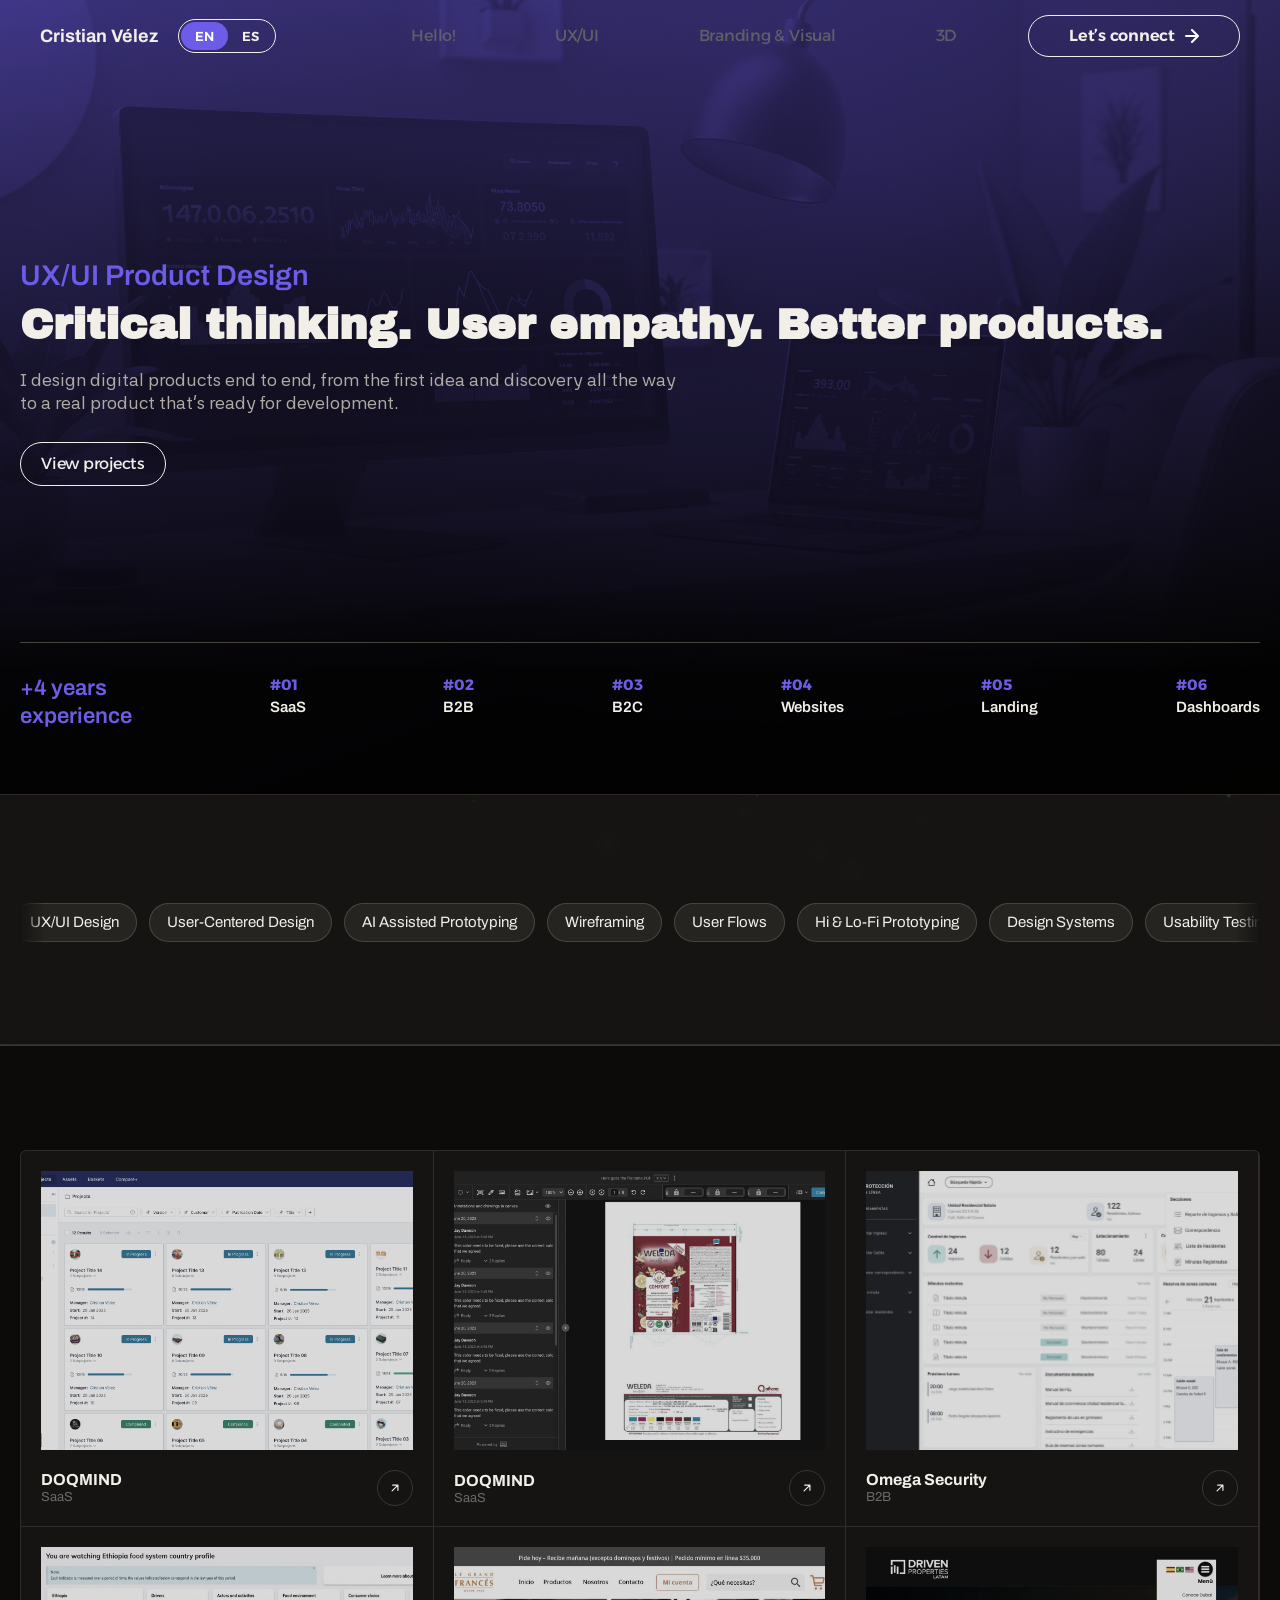
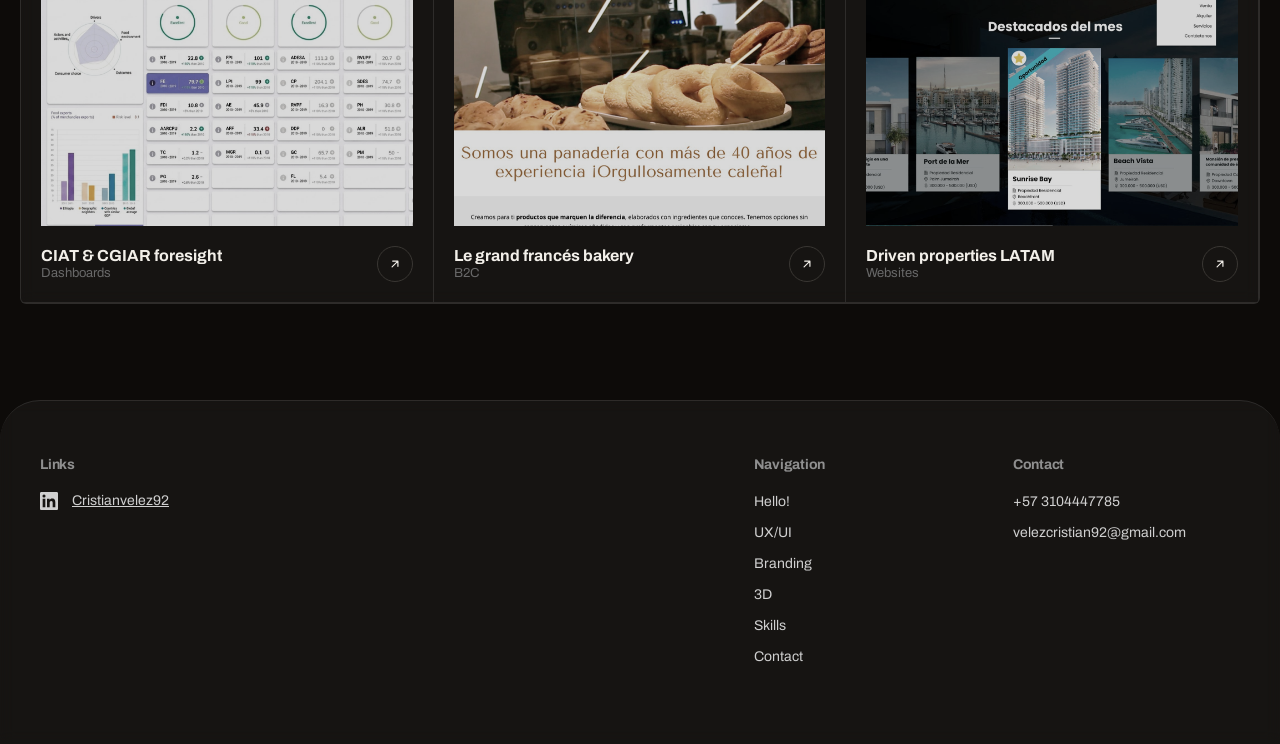
==== ux-ui.html @ 63256c47 "Publish portfolio: UX/UI, Branding & Visual Design, and 3D sections Co-Authored-By: Claude Sonnet 5 " ====
<!DOCTYPE html>
<html lang="en" data-idioma="en">
<head>
  <meta charset="UTF-8">
  <meta name="viewport" content="width=device-width, initial-scale=1.0">

  <title>UX/UI — Cristian Vélez</title>
  <meta name="description" content="Proyectos de UX/UI y diseño de producto de Cristian Vélez.">

  <!-- Google Analytics: mide visitas y métricas del sitio -->
  <script async src="https://www.googletagmanager.com/gtag/js?id=G-VSRY9CKKLL"></script>
  <script>
    window.dataLayer = window.dataLayer || [];
    function gtag(){dataLayer.push(arguments);}
    gtag('js', new Date());
    gtag('config', 'G-VSRY9CKKLL');
  </script>

  <!-- Tipografías del Figma: Alexandria y Archivo -->
  <link rel="preconnect" href="https://fonts.googleapis.com">
  <link rel="preconnect" href="https://fonts.gstatic.com" crossorigin>
  <link href="https://fonts.googleapis.com/css2?family=Alexandria:wght@400;700&family=Archivo:wght@400;600;700&family=Archivo+Black&family=Asta+Sans:wght@400&display=swap" rel="stylesheet">

  <!-- Se ejecuta ANTES de que se pinte la página: marca que hay JS,
       y elige el idioma guardado (ver el mismo bloque en index.html,
       la explicación completa está ahí). El sitio es solo modo
       oscuro: ya no hay selector de tema. -->
  <script>
    document.documentElement.classList.add('js-anim');
    (function () {
      var guardado = null;
      try { guardado = localStorage.getItem('idioma'); } catch (e) {}
      var idioma = (guardado === 'es' || guardado === 'en') ? guardado
        : ((navigator.language || 'en').toLowerCase().indexOf('es') === 0 ? 'es' : 'en');
      document.documentElement.setAttribute('data-idioma', idioma);
      document.documentElement.setAttribute('lang', idioma);
    })();
  </script>

  <link rel="stylesheet" href="css/tokens.css?v=6">
  <link rel="stylesheet" href="css/styles.css?v=86">
  <link rel="stylesheet" href="css/proyectos-bento.css?v=4">
</head>
<body>

  <canvas id="fondo-red" class="fondo-red" aria-hidden="true"></canvas>

  <div class="progreso" aria-hidden="true"><div class="progreso-barra"></div></div>

  <!-- Botón flotante: esconde toda la página y deja solo el fondo
       animado (estrellas + cometas) a pantalla completa. Ver "BOTÓN
       VER LAS ESTRELLAS" en js/main.js y ".modo-espacio" en el CSS. -->
  <button type="button" id="boton-espacio" class="boton-espacio" aria-pressed="false">
    <span data-estado="ver"><span lang="en">View the stars</span><span lang="es">Ver las estrellas</span></span>
    <span data-estado="volver" hidden><span lang="en">Back to the site</span><span lang="es">Volver al sitio</span></span>
  </button>

  <!-- ============================================================
       HEADER — igual que en index.html. Si cambiás un texto o un
       link acá, hacé el mismo cambio en index.html, branding.html
       y 3d-modeling.html para que las cuatro páginas queden iguales.
       ============================================================ -->
  <header class="site-header">

    <button class="nav-toggle" type="button"
            aria-expanded="false" aria-controls="menu-principal"
            aria-label="Abrir menú">
      <span class="nav-toggle-linea"></span>
      <span class="nav-toggle-linea"></span>
      <span class="nav-toggle-linea"></span>
    </button>

    <a href="index.html#hello" class="brand-nombre">Cristian Vélez</a>

    <div class="idioma-toggle" role="group" aria-label="Language / Idioma">
      <button type="button" class="idioma-boton" data-idioma-set="en">EN</button>
      <button type="button" class="idioma-boton" data-idioma-set="es">ES</button>
    </div>

    <nav class="nav-pill" id="menu-principal" aria-label="Navegación principal">
      <a href="index.html#hello" class="nav-item"><span lang="en">Hello!</span><span lang="es">¡Hola!</span></a>
      <a href="ux-ui.html" class="nav-item">UX/UI</a>
      <a href="branding.html" class="nav-item"><span lang="en">Branding &amp; Visual</span><span lang="es">Branding &amp; Visual</span></a>
      <a href="3d-modeling.html" class="nav-item">3D</a>
      <a href="index.html#get-in-touch" class="nav-item nav-cta">
        <span lang="en">Let&rsquo;s connect</span><span lang="es">Conectemos</span>
        <span class="nav-cta-icono"><img src="assets/img/icon-arrow.svg" alt="" width="14" height="14"></span>
      </a>
    </nav>

    <div class="brand">
      <a href="index.html#get-in-touch" class="nav-item nav-cta">
        <span lang="en">Let&rsquo;s connect</span><span lang="es">Conectemos</span>
        <span class="nav-cta-icono"><img src="assets/img/icon-arrow.svg" alt="" width="14" height="14"></span>
      </a>

    </div>

  </header>


  <main>

    <!-- ============================================================
         TÍTULO DE LA PÁGINA
         ============================================================ -->
    <section class="pagina-intro pagina-intro-foto" data-reveal-group>

      <!-- Foto de fondo + degradado naranja encima (mismo mecanismo
           que el Hello del home, incluido el degradado que sigue al
           mouse). Para cambiar la foto, reemplazá
           assets/perfil/hero-foto-ux-ui.jpg manteniendo el nombre. -->
      <div class="pagina-fondo" aria-hidden="true">
        <img src="assets/perfil/hero-foto-ux-ui.jpg" alt="">
      </div>

      <div class="pagina-intro-contenido">
        <p class="pagina-eyebrow" data-reveal>UX/UI Product Design</p>
        <h1 class="pagina-titulo" data-reveal>
          <span lang="en">Critical thinking. User empathy. Better products.</span>
          <span lang="es">Pensamiento crítico. Empatía con el usuario. Mejores productos.</span>
        </h1>
        <p class="pagina-desc" data-reveal>
          <span lang="en">I design digital products end to end, from the first idea and discovery
            all the way to a real product that's ready for development.</span>
          <span lang="es">Diseño productos digitales de principio a fin, transformando desde la
            primera idea y el discovery hasta un producto real y listo para desarrollo.</span>
        </p>

        <!-- Lleva a la sección de proyectos (#projects, más abajo);
             ya tiene scroll-margin-top para no quedar tapada por el
             header fijo (ver "main > section[id]" en el CSS). -->
        <a class="btn-secundario" href="#projects" data-reveal>
          <span lang="en">View projects</span><span lang="es">Ver proyectos</span>
        </a>

        <!-- Fila de especialidades numeradas + años de experiencia,
             a modo de remate. Para agregar o quitar una especialidad,
             copiá uno de los <div class="pagina-stat"> y sumalo o
             borralo; el número (#01, #02...) es solo texto, así que
             hay que corregirlo a mano si cambia el orden. -->
        <div class="pagina-stats" data-reveal>
          <div class="pagina-stat pagina-stat-destacado">
            <span class="pagina-stat-titulo">
              <span lang="en">+4 years<br>experience</span>
              <span lang="es">+4 años<br>de experiencia</span>
            </span>
          </div>
          <div class="pagina-stat">
            <span class="pagina-stat-num">#01</span>
            <span class="pagina-stat-titulo">SaaS</span>
          </div>
          <div class="pagina-stat">
            <span class="pagina-stat-num">#02</span>
            <span class="pagina-stat-titulo">B2B</span>
          </div>
          <div class="pagina-stat">
            <span class="pagina-stat-num">#03</span>
            <span class="pagina-stat-titulo">B2C</span>
          </div>
          <div class="pagina-stat">
            <span class="pagina-stat-num">#04</span>
            <span class="pagina-stat-titulo"><span lang="en">Websites</span><span lang="es">Sitios web</span></span>
          </div>
          <div class="pagina-stat">
            <span class="pagina-stat-num">#05</span>
            <span class="pagina-stat-titulo"><span lang="en">Landing</span><span lang="es">Landing</span></span>
          </div>
          <div class="pagina-stat">
            <span class="pagina-stat-num">#06</span>
            <span class="pagina-stat-titulo"><span lang="en">Dashboards</span><span lang="es">Dashboards</span></span>
          </div>
        </div>
      </div>
    </section>

    <!-- ============================================================
         SKILLS — etiquetas de habilidades de UX/UI.
         Para agregar o quitar una etiqueta, edita su <li>.
         ============================================================ -->
    <section id="skills" class="skills">
      <div class="skills-contenido">

      <div class="skills-group" data-reveal-group>
        <h2 class="skills-heading" data-reveal><span lang="en">Skills</span><span lang="es">Habilidades</span></h2>

        <!-- Carrusel: una sola fila que no se corta nunca. El JS
             ("CARRUSEL DE ETIQUETAS" en js/main.js) mide si las
             etiquetas entran en el ancho disponible; si no entran,
             las duplica y las hace desplazarse solas, muy despacio,
             en loop infinito. Para agregar o quitar una etiqueta,
             editá solo esta lista: el JS se encarga del resto. -->
        <div class="tag-marquee" data-marquee>
          <ul class="tag-list">
            <li data-reveal><span lang="en">UX/UI Design</span><span lang="es">Diseño UX/UI</span></li>
            <li data-reveal><span lang="en">User-Centered Design</span><span lang="es">Diseño centrado en el usuario</span></li>
            <li data-reveal><span lang="en">AI Assisted Prototyping</span><span lang="es">Prototipado asistido por IA</span></li>
            <li data-reveal><span lang="en">Wireframing</span><span lang="es">Wireframing</span></li>
            <li data-reveal><span lang="en">User Flows</span><span lang="es">Flujos de usuario</span></li>
            <li data-reveal><span lang="en">Hi &amp; Lo-Fi Prototyping</span><span lang="es">Prototipado de alta y baja fidelidad</span></li>
            <li data-reveal><span lang="en">Design Systems</span><span lang="es">Sistemas de diseño</span></li>
            <li data-reveal><span lang="en">Usability Testing</span><span lang="es">Test de usabilidad</span></li>
            <li data-reveal><span lang="en">Information Architecture</span><span lang="es">Arquitectura de información</span></li>
            <li data-reveal><span lang="en">Responsive Design</span><span lang="es">Diseño responsive</span></li>
            <li data-reveal><span lang="en">Design Thinking</span><span lang="es">Design Thinking</span></li>
            <li data-reveal><span lang="en">Design-to-Dev Handoff</span><span lang="es">Entrega a desarrollo</span></li>
            <li data-reveal><span lang="en">Visual Identity</span><span lang="es">Identidad visual</span></li>
          </ul>
        </div>
      </div>
      </div>
    </section>

    <hr class="separador">

    <!-- ============================================================
         PROJECTS — mismo formato que "Proyectos recientes" del home
         (grilla de vidrio con bordes internos), pero acá cada tarjeta
         abre el modal con la galería completa en vez de navegar a
         otra página (ver css/proyectos-bento.css y js/proyectos-bento.js).

         Cada <article class="bento-item"> es un proyecto:
         - data-proyecto identifica su carpeta en js/projects.js (ahí
           van las imágenes de la galería, en el mismo orden).
         - .bento-item-categoria se ve en la tarjeta; .bento-badge-anio
           va oculto (solo lo usa el modal).
         - .bento-item-subtitulo y .bento-item-desc-completa van ocultos
           en la tarjeta: son los textos que se muestran recién al
           abrir el modal.
         ============================================================ -->
    <section id="projects" class="bento-grid">
      <div class="bento-grid-vidrio">

      <!-- ── Proyecto 1 ───────────────────────────────────────────── -->
      <article class="bento-item" data-proyecto="doqmind-platform" tabindex="0">
        <div class="bento-item-fondo">
          <img src="assets/projects/doqmind-platform/01-projects.png" alt="" class="bento-img bento-img-activa">
        </div>
        <div class="bento-item-info">
          <span class="bento-item-texto">
            <h2 class="bento-item-titulo">DOQMIND</h2>
            <span class="bento-item-categoria">SaaS</span>
          </span>
          <span class="bento-item-flecha" aria-hidden="true">
            <svg viewBox="0 0 24 24" width="14" height="14" fill="none" aria-hidden="true" focusable="false">
              <path d="M7 17L17 7M17 7H8M17 7V16" stroke="currentColor" stroke-width="2" stroke-linecap="round" stroke-linejoin="round"/>
            </svg>
          </span>
        </div>
        <span class="bento-badge-anio" hidden><span lang="en">2023–Present</span><span lang="es">2023–Presente</span></span>
        <p class="bento-item-subtitulo" hidden>
          <span lang="en">Workflow and assets management platform</span>
          <span lang="es">Plataforma de gestión de flujos de trabajo y activos</span>
        </p>
        <p class="bento-item-desc-completa" hidden>
          <span lang="en">I stepped into this project with the platform already live to fix critical issues:
            poorly optimized workflows causing bottlenecks and inconsistent interfaces that felt tedious to
            users. I redesigned dozens of screens and built a structured design system with a clear, versatile
            visual identity tailored for client customization. Ultimately, we optimized user task times and
            provided a much simpler way to search for files and manage projects.</span>
          <span lang="es">Entré a este proyecto con la plataforma ya en marcha para resolver problemas
            críticos: flujos mal optimizados que generaban cuellos de botella e interfaces sin consistencia
            visual que resultaban tediosas para el usuario. Rediseñé decenas de pantallas y estructuré un
            sistema de diseño con una identidad visual clara y versátil para la personalización de cada
            cliente. Al final, logramos optimizar los tiempos de trabajo de los usuarios y les dimos una
            forma mucho más sencilla de buscar archivos y gestionar sus proyectos.</span>
        </p>
      </article>

      <!-- ── Proyecto 2 ───────────────────────────────────────────── -->
      <article class="bento-item" data-proyecto="doqmind-viewer" tabindex="0">
        <div class="bento-item-fondo">
          <img src="assets/projects/doqmind-viewer/01-general.jpg" alt="" class="bento-img bento-img-activa">
        </div>
        <div class="bento-item-info">
          <span class="bento-item-texto">
            <h2 class="bento-item-titulo">DOQMIND</h2>
            <span class="bento-item-categoria">SaaS</span>
          </span>
          <span class="bento-item-flecha" aria-hidden="true">
            <svg viewBox="0 0 24 24" width="14" height="14" fill="none" aria-hidden="true" focusable="false">
              <path d="M7 17L17 7M17 7H8M17 7V16" stroke="currentColor" stroke-width="2" stroke-linecap="round" stroke-linejoin="round"/>
            </svg>
          </span>
        </div>
        <span class="bento-badge-anio" hidden><span lang="en">2023–Present</span><span lang="es">2023–Presente</span></span>
        <p class="bento-item-subtitulo" hidden>
          <span lang="en">Collaborative asset viewer</span>
          <span lang="es">Visor colaborativo de assets</span>
        </p>
        <p class="bento-item-desc-completa" hidden>
          <span lang="en">I designed this interface from scratch based on an initial set of technical
            requirements and collaborative tools. I mapped out interaction flows and structured a
            workspace where complex features—such as distance measuring, color layer inspection,
            barcode analysis, multi-page viewing, and live commenting—could coexist seamlessly.
            The tool is currently live, used in real-time operations, and continuously evolving.</span>
          <span lang="es">Diseñé esta interfaz desde cero a partir de una lista inicial de
            requerimientos técnicos y herramientas colaborativas. Me encargué de diagramar
            las interacciones y estructurar un espacio de trabajo donde funciones complejas
            como medición de distancias, inspección de capas de color, códigos de barras,
            paginado y comentarios en tiempo real convivieran de manera intuitiva y sin choques
            operativos. La herramienta está completamente funcional, es utilizada en tiempo real
            por los clientes de la compañía y continúa sumando mejoras.</span>
        </p>
      </article>

      <!-- ── Proyecto 3 ───────────────────────────────────────────── -->
      <article class="bento-item" data-proyecto="omega-security" tabindex="0">
        <div class="bento-item-fondo">
          <img src="assets/projects/omega-security/01-menu-navegacion.jpg" alt="" class="bento-img bento-img-activa">
        </div>
        <div class="bento-item-info">
          <span class="bento-item-texto">
            <h2 class="bento-item-titulo">Omega Security</h2>
            <span class="bento-item-categoria">B2B</span>
          </span>
          <span class="bento-item-flecha" aria-hidden="true">
            <svg viewBox="0 0 24 24" width="14" height="14" fill="none" aria-hidden="true" focusable="false">
              <path d="M7 17L17 7M17 7H8M17 7V16" stroke="currentColor" stroke-width="2" stroke-linecap="round" stroke-linejoin="round"/>
            </svg>
          </span>
        </div>
        <span class="bento-badge-anio" hidden>2022</span>
        <p class="bento-item-subtitulo" hidden>
          <span lang="en">Residential unit access management platform</span>
          <span lang="es">Plataforma de gestión de accesos para unidades residenciales</span>
        </p>
        <p class="bento-item-desc-completa" hidden>
          <span lang="en">I designed from scratch the platform used by security guards
            and coordinators in residential complexes to manage access logs, parcel
            deliveries, and incident reports. To understand the real-world context,
            I conducted field research directly at guard posts, interviewing staff
            to map out time-critical actions. Based on these insights, I structured an
            intuitive layout with role-based access that streamlined the daily operations
            of the security team. The platform is currently live and actively running
            across the company's residential sites.</span>
          <span lang="es">Diseñé desde cero la plataforma que utilizan los vigilantes y
            coordinadores en unidades residenciales para gestionar accesos, paquetería y
            minutas de seguridad. Para entender las necesidades reales del entorno,
            realicé investigación de campo directamente en las porterías, entrevistando
            al personal operativo para mapear las tareas más críticas e inmediatas. Con
            esta información, definí un layout intuitivo y un sistema de permisos por
            roles que simplificó la rutina diaria del equipo de seguridad. La plataforma
            se encuentra completamente funcional, operando en tiempo real en los
            proyectos residenciales de la empresa.</span>
        </p>
      </article>

      <!-- ── Proyecto 4 ───────────────────────────────────────────── -->
      <article class="bento-item" data-proyecto="ciat-cgiar-foresight" tabindex="0">
        <div class="bento-item-fondo">
          <img src="assets/projects/ciat-cgiar-foresight/01-home.jpg" alt="" class="bento-img bento-img-activa">
        </div>
        <div class="bento-item-info">
          <span class="bento-item-texto">
            <h2 class="bento-item-titulo">CIAT &amp; CGIAR foresight</h2>
            <span class="bento-item-categoria">Dashboards</span>
          </span>
          <span class="bento-item-flecha" aria-hidden="true">
            <svg viewBox="0 0 24 24" width="14" height="14" fill="none" aria-hidden="true" focusable="false">
              <path d="M7 17L17 7M17 7H8M17 7V16" stroke="currentColor" stroke-width="2" stroke-linecap="round" stroke-linejoin="round"/>
            </svg>
          </span>
        </div>
        <span class="bento-badge-anio" hidden>2021</span>
        <p class="bento-item-subtitulo" hidden>
          <span lang="en">Website and interactive dashboard</span>
          <span lang="es">Sitio web y tablero interactivo</span>
        </p>
        <p class="bento-item-desc-completa" hidden>
          <span lang="en">I designed an interactive dashboard for CIAT and CGIAR
            Foresight focused on visualizing open-data across socio-economic and food
            systems. My role was to structure and categorize complex variables
            (environmental, social, energy, and consumer choice) into a clear overview
            of country-level performance in regions like Ethiopia, Honduras, and
            Bangladesh. The tool is currently active and supports the organization’s
            ongoing foresight research.</span>
          <span lang="es">Diseñé un dashboard interactivo para CIAT y CGIAR Foresight
            enfocado en la visualización de datos abiertos sobre sistemas alimentarios y
            socioeconómicos. Mi rol fue estructurar y categorizar variables complejas
            (ambientales, sociales, energéticas y de consumo) para presentar una visión
            clara de la situación país en regiones como Etiopía, Honduras y Bangladesh. La herramienta está
            operativa y permite a la organización analizar la salud general de estas
            variables para respaldar sus investigaciones prospectivas.</span>
        </p>
      </article>

      <!-- ── Proyecto 5 ───────────────────────────────────────────── -->
      <article class="bento-item" data-proyecto="le-grand-frances-bakery" tabindex="0">
        <div class="bento-item-fondo">
          <img src="assets/projects/le-grand-frances-bakery/01-home.jpg" alt="" class="bento-img bento-img-activa">
        </div>
        <div class="bento-item-info">
          <span class="bento-item-texto">
            <h2 class="bento-item-titulo">Le grand francés bakery</h2>
            <span class="bento-item-categoria">B2C</span>
          </span>
          <span class="bento-item-flecha" aria-hidden="true">
            <svg viewBox="0 0 24 24" width="14" height="14" fill="none" aria-hidden="true" focusable="false">
              <path d="M7 17L17 7M17 7H8M17 7V16" stroke="currentColor" stroke-width="2" stroke-linecap="round" stroke-linejoin="round"/>
            </svg>
          </span>
        </div>
        <span class="bento-badge-anio" hidden>2020</span>
        <p class="bento-item-subtitulo" hidden>
          <span lang="en">Online sales platform</span>
          <span lang="es">Plataforma de ventas online</span>
        </p>
        <p class="bento-item-desc-completa" hidden>
          <span lang="en">I designed the e-commerce platform for Le Grand Francés,
            covering everything from brand presentation to catalog management and the
            full checkout/delivery flow for both retail and wholesale orders. The live
            platform optimized business operations by centralizing order intake,
            logistics, and payments into a single, intuitive channel.</span>
          <span lang="es">Diseñé la plataforma de e-commerce para la panadería Le
            Grand Francés, cubriendo desde la presentación de marca hasta el catálogo y
            flujo completo de pago y envío para ventas minoristas y al por mayor. El
            sitio web optimizó la operación del negocio al centralizar la recepción de
            pedidos, organizando la logística y la facturación a través de un canal
            digital claro y 100% operativo.</span>
        </p>
      </article>

      <!-- ── Proyecto 6 ───────────────────────────────────────────── -->
      <article class="bento-item" data-proyecto="driven-properties-latam" tabindex="0">
        <div class="bento-item-fondo">
          <img src="assets/projects/driven-properties-latam/01-destacados.jpg" alt="" class="bento-img bento-img-activa">
        </div>
        <div class="bento-item-info">
          <span class="bento-item-texto">
            <h2 class="bento-item-titulo">Driven properties LATAM</h2>
            <span class="bento-item-categoria"><span lang="en">Websites</span><span lang="es">Sitios web</span></span>
          </span>
          <span class="bento-item-flecha" aria-hidden="true">
            <svg viewBox="0 0 24 24" width="14" height="14" fill="none" aria-hidden="true" focusable="false">
              <path d="M7 17L17 7M17 7H8M17 7V16" stroke="currentColor" stroke-width="2" stroke-linecap="round" stroke-linejoin="round"/>
            </svg>
          </span>
        </div>
        <span class="bento-badge-anio" hidden>2020</span>
        <p class="bento-item-subtitulo" hidden>
          <span lang="en">Website</span>
          <span lang="es">Sitio web</span>
        </p>
        <p class="bento-item-desc-completa" hidden>
          <span lang="en">I designed the regional digital platform for Driven Properties
            LATAM, tailored for real estate investment and discovery in Dubai. I
            structured the user experience to highlight market benefits, map out key
            neighborhoods, and present an interactive catalog for buying, selling, or
            listing properties for rent.</span>
          <span lang="es">Diseñé la plataforma digital de Driven Properties para el
            mercado latinoamericano, orientada a la consulta e inversión inmobiliaria
            en Dubái. Estructuré la experiencia para educar al usuario sobre
            los beneficios del mercado, presentar un mapa de zonas clave y desplegar
            un catálogo interactivo de propiedades para compra, venta o alquiler,
            además de permitir a los propietarios postular sus inmuebles.</span>
        </p>
      </article>

      </div>
    </section>

  </main>

  <!-- ============================================================
       MODAL DE PROYECTO — se abre al hacer clic en una tarjeta del
       bento grid. El JS (js/proyectos-bento.js) arma el carrusel de
       capturas y el texto adentro.
       ============================================================ -->
  <div class="bento-modal" id="bento-modal" aria-hidden="true">
    <div class="bento-modal-fondo" data-cerrar-modal></div>
    <div class="bento-modal-caja" role="dialog" aria-modal="true" aria-labelledby="bento-modal-titulo">
      <button type="button" class="bento-modal-cerrar" data-cerrar-modal aria-label="Close">
        <svg viewBox="0 0 24 24" width="20" height="20" fill="none" aria-hidden="true">
          <path d="M6 6l12 12M18 6L6 18" stroke="currentColor" stroke-width="2" stroke-linecap="round"/>
        </svg>
      </button>

      <div class="bento-modal-galeria">
        <img class="bento-modal-imagen" id="bento-modal-imagen" src="" alt="">
        <button type="button" class="bento-modal-nav bento-modal-prev" data-modal-prev aria-label="Previous image">
          <svg viewBox="0 0 24 24" width="20" height="20" fill="none" aria-hidden="true"><path d="M15 6l-6 6 6 6" stroke="currentColor" stroke-width="2" stroke-linecap="round" stroke-linejoin="round"/></svg>
        </button>
        <button type="button" class="bento-modal-nav bento-modal-next" data-modal-next aria-label="Next image">
          <svg viewBox="0 0 24 24" width="20" height="20" fill="none" aria-hidden="true"><path d="M9 6l6 6-6 6" stroke="currentColor" stroke-width="2" stroke-linecap="round" stroke-linejoin="round"/></svg>
        </button>
        <span class="bento-modal-contador" id="bento-modal-contador"></span>
      </div>

      <div class="bento-modal-texto">
        <div class="bento-modal-meta">
          <span class="bento-modal-categoria" id="bento-modal-categoria"></span>
          <span class="bento-modal-anio" id="bento-modal-anio"></span>
        </div>
        <h2 class="bento-modal-titulo" id="bento-modal-titulo"></h2>
        <p class="bento-modal-caption" id="bento-modal-caption"></p>
        <p class="bento-modal-subtitulo" id="bento-modal-subtitulo"></p>
        <p class="bento-modal-descripcion" id="bento-modal-descripcion"></p>
      </div>
    </div>
  </div>

  <!-- ============================================================
       FOOTER — igual que en index.html.
       ============================================================ -->
  <footer class="site-footer" id="pie-de-pagina">
    <div class="footer-interior">

      <div class="footer-col">
        <h2 class="footer-titulo"><span lang="en">Links</span><span lang="es">Enlaces</span></h2>
        <ul class="footer-lista">
          <li>
            <a class="footer-social" href="https://www.linkedin.com/in/cristianvelez92"
               target="_blank" rel="noopener noreferrer">
              <svg class="footer-icono" viewBox="0 0 24 24" width="18" height="18"
                   fill="currentColor" aria-hidden="true" focusable="false">
                <path d="M20.447 20.452h-3.554v-5.569c0-1.328-.027-3.037-1.852-3.037-1.853 0-2.136 1.445-2.136 2.939v5.667H9.351V9h3.414v1.561h.046c.477-.9 1.637-1.85 3.37-1.85 3.601 0 4.267 2.37 4.267 5.455v6.286zM5.337 7.433a2.062 2.062 0 0 1-2.063-2.065 2.064 2.064 0 1 1 2.063 2.065zm1.782 13.019H3.555V9h3.564v11.452zM22.225 0H1.771C.792 0 0 .774 0 1.729v20.542C0 23.227.792 24 1.771 24h20.451C23.2 24 24 23.227 24 22.271V1.729C24 .774 23.2 0 22.222 0h.003z"/>
              </svg>
              <span>Cristianvelez92</span>
            </a>
          </li>
        </ul>
      </div>

      <div class="footer-col">
        <h2 class="footer-titulo"><span lang="en">Navigation</span><span lang="es">Navegación</span></h2>
        <ul class="footer-lista">
          <li><a href="index.html#hello"><span lang="en">Hello!</span><span lang="es">¡Hola!</span></a></li>
          <li><a href="ux-ui.html">UX/UI</a></li>
          <li><a href="branding.html">Branding</a></li>
          <li><a href="3d-modeling.html">3D</a></li>
          <li><a href="ux-ui.html#skills"><span lang="en">Skills</span><span lang="es">Habilidades</span></a></li>
          <li><a href="index.html#get-in-touch"><span lang="en">Contact</span><span lang="es">Contacto</span></a></li>
        </ul>
      </div>

      <div class="footer-col">
        <h2 class="footer-titulo"><span lang="en">Contact</span><span lang="es">Contacto</span></h2>
        <ul class="footer-lista">
          <li><a href="tel:+573104447785">+57 3104447785</a></li>
          <li><a href="mailto:velezcristian92@gmail.com">velezcristian92@gmail.com</a></li>
        </ul>
      </div>

    </div>
  </footer>

  <script src="js/projects.js"></script>
  <script src="js/main.js?v=33"></script>
  <script src="js/proyectos-bento.js?v=3"></script>
</body>
</html>
---- css/tokens.css ----
/* ============================================================
   TOKENS — valores extraídos del Figma
   Todo color, tipografía y espaciado del sitio sale de acá.
   Si cambias algo en el Figma, se cambia acá y se propaga solo.
   ============================================================ */

:root {

  /* --- Colores ---
     El sitio es solo modo oscuro (ya no hay selector de tema): estos
     son los únicos valores, no hay una versión "clara" en ningún
     lado. */
  --color-bg: #0d0b09;             /* fondo oscuro y cálido de todo el sitio */
  --color-ink: #f2efe9;            /* texto principal / pill activo */
  --color-white: #ffffff;
  --color-muted: #696969;          /* texto de items inactivos; #696969 es el valor que definió Cristian para .project-desc, no cambiarlo */
  --color-modal-desc: #b0aca4;     /* descripción del modal de proyecto: más clara que --color-muted para mejor contraste (solo el modal, las cards siguen en #696969) */
  --color-border: #3a3733;         /* borde del pill de navegación */
  --color-accent: #6C5CE7;         /* violeta: ícono, "Cristian", botón */
  --color-border-soft: #47433d;
  --color-surface: #262420;        /* tarjetas: un escalón más claras que el fondo, no blancas */
  --color-disabled: #55524c;       /* flecha del carrusel sin uso */
  --color-error: #b3261e;          /* avisos de error del formulario */

  /* Grises del footer, que va sobre fondo oscuro. Los dos pasan el
     contraste AA sobre --color-footer-bg: 4.7:1 el título y 8.6:1 el
     enlace. */
  --color-footer-title: #8f8f8f;
  --color-footer-link: #d0d0d0;
  /* Un toque más clara que --color-bg: si quedara igual, el footer se
     perdería contra la página y dejaría de leerse como una banda
     aparte. */
  --color-footer-bg: #2c2924;

  /* Tarjeta oscura del Hello! (hero). */
  --color-hero-bg: #1c1a17;
  --color-hero-texto: #ffffff;
  --color-hero-muted: rgba(255, 255, 255, 0.68);
  /* Más oscuro que --color-bg: para la franja de "Programas", donde
     los logos tienen que resaltar bien fuerte. */
  --color-hero-bg-oscuro: #0d0b09;

  --color-nav-surface: rgba(28, 26, 23, 0.5); /* fondo translúcido del pill */

  /* Casi opaco: es el fondo del menú desplegado en celular. Tiene que
     tapar lo de atrás para que los links se lean, cosa que la
     translúcida de arriba no logra. */
  --color-nav-surface-abierta: rgba(28, 26, 23, 0.96);

  /* --- Relleno "fuerte" (pastilla activa del menú, botón al pasar el
     mouse) y el color de texto que va ENCIMA de ese relleno. Un
     relleno negro se perdería contra la página oscura, por eso es el
     violeta de marca: sigue leyéndose como "esto está activo". Van
     separados de --color-ink porque --color-ink es texto y este es un
     bloque de color sólido. --- */
  --color-fill-strong: var(--color-accent);
  --color-on-fill-strong: var(--color-white);

  /* --- Tipografía --- */
  --font-display: 'Alexandria', system-ui, sans-serif;  /* nav, botones */
  --font-ui: 'Archivo', system-ui, sans-serif;          /* nombre, antetítulos */
  --font-black: 'Archivo Black', 'Archivo', system-ui, sans-serif; /* titulares grandes */
  --font-body: 'Asta Sans', 'Archivo', system-ui, sans-serif;      /* párrafos */

  --text-base: 1rem;              /* 16px */
  --tracking-tight: -0.24px;

  --weight-regular: 400;
  --weight-semibold: 600;
  --weight-bold: 700;

  /* Escalas tipográficas del hero.
     clamp(mínimo en celular, cómo crece, máximo del Figma).
     Los vw están calculados para dar EXACTO el valor del Figma a 1440px
     (ej: 48px / 1440px = 3.34vw), y los mínimos están puestos para que la
     jerarquía titular/párrafo no se aplaste en pantallas medianas. */
  --text-eyebrow: clamp(1.25rem, 2.23vw, 2rem);     /* 20 → 32px */
  --text-headline: clamp(2rem, 3.34vw, 3rem);       /* 32 → 48px */
  --text-lead: clamp(1rem, 1.39vw, 1.25rem);        /* 16 → 20px */
  /* La descripción del proyecto va 2px por debajo del lead */
  --text-project-desc: clamp(0.875rem, 1.25vw, 1.125rem);  /* 14 → 18px */
  --text-button: clamp(1rem, 1.39vw, 1.25rem);      /* 16 → 20px */

  /* --- Espaciado --- */
  --space-2: 5px;
  --space-3: 10px;
  --space-5: 20px;
  --space-10: 40px;
  --space-25: 100px;              /* margen lateral del header en desktop */

  /* --- Radios --- */
  --radius-pill: 50px;
  --radius-item: 60px;
  --radius-card: 40px;            /* tarjeta de proyecto */
  --radius-media: 16px;           /* capturas del carrusel */
  --radius-field: 12px;           /* campos del formulario de contacto */
  --radius-header: 24px;          /* barra flotante del header */

  /* --- Efectos --- */
  --blur-nav: 7.5px;

  /* --- Layout --- */
  --header-height: 72px;          /* alto de la barra en desktop */
  /* Al saltar a una sección, el header sticky la taparía. Este valor
     (alto del header + aire) es cuánto se frena el scroll antes. */
  --scroll-offset: 89px;          /* 65 del header en móvil + 24 de aire */
  --nav-pad-x: var(--space-5);    /* padding lateral de cada link del menú */
  --content-width: 1304px;        /* ancho del contenido en desktop */
}
---- css/styles.css ----
/* ============================================================
   ESTILOS DEL SITIO
   Escrito mobile first: los estilos base son para celular,
   y los @media (min-width) van agrandando para tablet/desktop.
   ============================================================ */

/* --- Reset mínimo --- */
*, *::before, *::after { box-sizing: border-box; }

body, h1, h2, h3, p, ul, li { margin: 0; padding: 0; }

ul { list-style: none; }

img, svg { display: block; max-width: 100%; }

/* El atributo hidden debe ganarle a la regla de arriba.
   Sin esto, un <img hidden> se sigue mostrando. */
[hidden] { display: none !important; }

a { color: inherit; text-decoration: none; }

html { scroll-behavior: smooth; }

/* Cuando se salta a una sección desde el menú, el scroll se frena antes
   para que el header sticky no le tape la parte de arriba. */
main > section[id] {
  scroll-margin-top: var(--scroll-offset);
}

body {
  background-color: var(--color-bg);
  color: var(--color-ink);
  font-family: var(--font-ui);
  font-size: var(--text-base);
  -webkit-font-smoothing: antialiased;
}

/* ============================================================
   FONDO ANIMADO — CIELO ESTRELLADO
   Canvas fijo, detrás de todo el contenido (z-index negativo, ver
   nota en js/main.js sobre por qué eso alcanza sin más trucos).
   No intercepta clics ni se lee con lector de pantalla.
   ============================================================ */

.fondo-red {
  position: fixed;
  inset: 0;
  width: 100%;
  height: 100%;
  z-index: -1;
  pointer-events: none;
}

/* En modo espacio se puede arrastrar (ver "ARRASTRAR PARA NAVEGAR" en
   js/main.js): ahí sí necesita recibir el puntero. El resto del
   tiempo sigue sin bloquear clics (pointer-events: none de arriba). */
html.modo-espacio .fondo-red {
  pointer-events: auto;
  cursor: grab;
}

html.modo-espacio .fondo-red.arrastrando {
  cursor: grabbing;
}


/* ============================================================
   BOTÓN "VER LAS ESTRELLAS" + MODO ESPACIO

   El botón flota fijo en la pantalla (va con el scroll). Al
   activarlo, ".modo-espacio" en el <html> esconde header/main/footer
   y deja SOLO el fondo animado (que sigue detrás, sin tocarlo) más
   este mismo botón, para poder volver.
   ============================================================ */

.boton-espacio {
  position: fixed;
  right: var(--space-5);
  bottom: var(--space-5);
  z-index: 200;   /* por encima de todo, incluso del header fixed */
  padding: 11px 20px;
  border: 1px solid var(--color-ink);
  border-radius: var(--radius-item);
  background-color: var(--color-bg);
  color: var(--color-ink);
  font-family: var(--font-display);
  font-weight: var(--weight-semibold);
  font-size: 0.875rem;
  cursor: pointer;
  transition: background-color 0.2s ease, border-color 0.2s ease, color 0.2s ease,
              opacity 0.3s ease;

  /* Oculto por defecto: el JS ("VISIBILIDAD DEL BOTÓN VER LAS
     ESTRELLAS") lo muestra solo entre el Stack tecnológico y el pie
     de página. */
  opacity: 0;
  visibility: hidden;
  pointer-events: none;
}

.boton-espacio.es-visible {
  opacity: 1;
  visibility: visible;
  pointer-events: auto;
}

/* En modo espacio tiene que verse SIEMPRE, fijo abajo a la derecha:
   es la única forma de volver, sin importar en qué parte de la
   página (incluso ya anclada) se activó. */
html.modo-espacio .boton-espacio {
  position: fixed;
  top: auto;
  right: var(--space-5);
  bottom: var(--space-5);
  opacity: 1;
  visibility: visible;
  pointer-events: auto;
}

/* Glassmorphism: mismo tratamiento que ".recientes-grid"/".site-footer"
   (traslúcido + blur), en vez de rellenarse de naranja. El naranja de
   marca queda reservado para el botón "Conectemos" (.nav-cta). */
.boton-espacio:hover {
  background-color: rgba(255, 255, 255, 0.08);
  backdrop-filter: blur(var(--blur-nav));
  -webkit-backdrop-filter: blur(var(--blur-nav));
  border-color: rgba(255, 255, 255, 0.3);
}

/* El contenido normal se apaga (no display:none: así no se pierde el
   scroll ni hay que recalcular el layout al volver) y no se puede ni
   ver ni tocar. El botón y el fondo animado quedan afuera de esta
   regla a propósito. */
html.modo-espacio {
  overflow: hidden;   /* congela el scroll mientras se mira el cielo */
}

html.modo-espacio .site-header,
html.modo-espacio main,
html.modo-espacio .site-footer,
html.modo-espacio .progreso {
  opacity: 0;
  pointer-events: none;
  transition: opacity 0.4s ease;
}

@media (prefers-reduced-motion: reduce) {
  html.modo-espacio .site-header,
  html.modo-espacio main,
  html.modo-espacio .site-footer,
  html.modo-espacio .progreso { transition: none; }
}

/* ============================================================
   APARICIÓN AL HACER SCROLL
   Desvanecido + 12px de desplazamiento. La curva es un "expo out":
   arranca rápido y frena suave, sin rebotes ni recorridos largos.
   Solo se oculta si hay JavaScript (clase js-anim en <html>), para
   que sin JS la página se vea completa aunque no anime.
   ============================================================ */

.js-anim [data-reveal] {
  opacity: 0;
  transform: translateY(12px);
  /* La duración vive SOLO acá. El JS la lee del estilo calculado para
     saber cuándo limpiar, así no hay dos números que puedan desfasarse. */
  transition:
    opacity 0.9s cubic-bezier(0.16, 1, 0.3, 1),
    transform 0.9s cubic-bezier(0.16, 1, 0.3, 1);
  transition-delay: var(--reveal-delay, 0ms);
}

.js-anim [data-reveal].is-visible {
  opacity: 1;
  transform: none;
}

/* Quien pide menos animación en su sistema ve todo directamente */
@media (prefers-reduced-motion: reduce) {
  .js-anim [data-reveal] {
    opacity: 1;
    transform: none;
    transition: none;
  }
}

/* ============================================================
   LOS DOS IDIOMAS

   Cada texto está escrito dos veces en el HTML, en dos <span> con
   lang="en" y lang="es". Acá se muestra solo el del idioma elegido,
   que vive en el atributo data-idioma del <html>.

   Los selectores arrancan con "body" a propósito: sin eso, el
   [lang="es"] también agarraría al <html lang="es"> y escondería la
   página entera.

   Por defecto se ve el inglés, así que sin JavaScript el sitio se ve
   completo igual.
   ============================================================ */

body [lang="es"] { display: none; }

html[data-idioma="es"] body [lang="es"] { display: inline; }
html[data-idioma="es"] body [lang="en"] { display: none; }


/* --- Selector de idioma: pill con borde, estilo "outline" ---
   Mismo lenguaje visual que .btn-secundario (borde fino, fondo
   transparente): un botón por idioma, el elegido queda relleno. --- */
.idioma-toggle {
  display: flex;
  align-items: center;
  flex-shrink: 0;
  margin-right: auto;   /* junto al nombre; empuja el resto a la derecha */
  padding: 2px;
  border: 1px solid var(--color-ink);
  border-radius: var(--radius-item);
}

.idioma-boton {
  padding: 6px 14px;
  border: none;
  border-radius: var(--radius-item);
  background: none;
  font-family: var(--font-display);
  font-weight: var(--weight-semibold);
  font-size: 0.8125rem;
  color: var(--color-ink);
  cursor: pointer;
  transition: background-color 0.2s ease, color 0.2s ease;
}

.idioma-boton.is-active {
  background-color: var(--color-fill-strong);
  color: var(--color-on-fill-strong);
}

@media (prefers-reduced-motion: reduce) {
  .idioma-boton { transition: none; }
}


/* ============================================================
   BARRA DE PROGRESO DE LECTURA

   Vive pegada arriba del todo, por ENCIMA del header (111 contra 100),
   y se ancha de 0 a 100% según cuánto llevás scrolleado. El ancho lo
   escribe el JS; acá solo está la caja y el color. --- */
.progreso {
  position: fixed;
  top: 0;
  left: 0;
  right: 0;
  z-index: 111;
  height: 3px;
  background: transparent;   /* sin riel: solo se ve la barra que avanza */
}

.progreso-barra {
  height: 100%;
  width: 0%;
  background-color: var(--color-accent);
  /* El ancho lo cambia el JS en cada cuadro de scroll; una transición
     acá lo haría sentir con retraso, como si arrastrara los pies. */
}


/* --- Señal para seguir bajando, al pie del hero --- */
.scroll-cue {
  margin-top: 48px;
  display: flex;
  justify-content: center;
}

.scroll-cue-linea {
  width: 1px;
  height: 40px;
  background: linear-gradient(var(--color-accent), transparent);
  animation: scroll-cue-caer 1.8s ease-in-out infinite;
}

@keyframes scroll-cue-caer {
  0%   { transform: scaleY(0); transform-origin: top; opacity: 0; }
  40%  { transform: scaleY(1); transform-origin: top; opacity: 1; }
  60%  { transform: scaleY(1); transform-origin: bottom; opacity: 1; }
  100% { transform: scaleY(0); transform-origin: bottom; opacity: 0; }
}

/* Se apaga al empezar a scrollear (ver "SEÑAL DE SCROLL" en js/main.js) */
.scroll-cue.se-oculta {
  opacity: 0;
  transition: opacity 0.4s ease;
}

@media (prefers-reduced-motion: reduce) {
  .scroll-cue-linea { animation: none; height: 24px; }
}


/* Foco visible para quien navega con teclado */
:focus-visible {
  outline: 2px solid var(--color-accent);
  outline-offset: 3px;
  border-radius: 4px;
}


/* ============================================================
   HEADER / NAVEGACIÓN
   Barra translúcida de ancho completo: los links a la izquierda
   y la marca (ícono + nombre) a la derecha, dentro de la misma barra.
   ============================================================ */

.site-header {
  /* "fixed" y no "sticky": tiene que quedar FLOTANDO sobre el
     contenido (el degradado del Hello incluido), no empujarlo hacia
     abajo ocupando su propio lugar en la página. Por eso las demás
     páginas (que no tienen una foto detrás) le suman el alto del
     header como padding arriba, en .pagina-intro. */
  position: fixed;
  top: 0;
  left: 0;
  z-index: 100;
  display: flex;
  align-items: center;
  gap: var(--space-5);
  padding: var(--space-3) var(--space-5);
  width: 100%;

  /* Sin fondo: se lee directamente sobre lo que haya detrás (el
     degradado del Hello, o el fondo de la página en el resto). */
  background-color: transparent;
}

/* Solo en index.html: el header queda arriba del degradado naranja
   del Hello (ver .hero-fondo), así que el texto pasa a blanco para
   poder leerse. En el resto de páginas NO lleva esta clase, y el
   texto usa su color normal sobre el fondo claro/oscuro de siempre. */
/* ".nav-cta" queda afuera a propósito: es un botón blanco sólido
   (ver .nav-cta), su texto tiene que seguir siendo oscuro para
   leerse, no blanco como el resto del menú. */
.site-header.header-hero .nav-item:not(.nav-cta),
.site-header.header-hero .brand-nombre {
  color: var(--color-hero-texto);
}

.site-header.header-hero .nav-toggle-linea {
  background-color: var(--color-hero-texto);
}

.site-header.header-hero .idioma-toggle { border-color: var(--color-hero-texto); }
.site-header.header-hero .idioma-boton { color: var(--color-hero-texto); }

/* Al scrollear (JS, "HEADER SÓLIDO AL SCROLLEAR" en main.js) el header
   se pone un fondo, para no quedar flotando en blanco/transparente
   sobre el contenido normal de la página una vez que el degradado del
   Hello quedó arriba, fuera de la pantalla. */
.site-header.header-solido {
  background-color: var(--color-nav-surface);
  backdrop-filter: blur(var(--blur-nav));
  -webkit-backdrop-filter: blur(var(--blur-nav));
}

.site-header.header-solido.header-hero .nav-item:not(.nav-cta),
.site-header.header-solido.header-hero .brand-nombre {
  color: var(--color-ink);
}

.site-header.header-solido.header-hero .nav-toggle-linea {
  background-color: var(--color-ink);
}

.site-header.header-solido.header-hero .idioma-toggle { border-color: var(--color-ink); }
.site-header.header-solido.header-hero .idioma-boton { color: var(--color-ink); }

/* --- Botón hamburguesa (solo en celular) ---
   Se muestra abajo, en el bloque de "hasta 599px". Acá arriba está
   oculto porque el CSS del proyecto se escribe primero para celular
   pero este botón es la excepción: por defecto NO existe. --- */
.nav-toggle {
  display: none;
  /* 44x44: el mínimo táctil */
  width: 44px;
  height: 44px;
  flex-shrink: 0;
  flex-direction: column;
  align-items: center;
  justify-content: center;
  gap: 5px;
  padding: 0;
  border: none;
  background: none;
  cursor: pointer;
}

.nav-toggle-linea {
  width: 20px;
  height: 2px;
  border-radius: 2px;
  background-color: var(--color-ink);
  transition: transform 0.25s ease, opacity 0.2s ease;
}

/* Abierto: las tres rayas se convierten en una X */
.site-header.menu-abierto .nav-toggle-linea:nth-child(1) {
  transform: translateY(7px) rotate(45deg);
}
.site-header.menu-abierto .nav-toggle-linea:nth-child(2) { opacity: 0; }
.site-header.menu-abierto .nav-toggle-linea:nth-child(3) {
  transform: translateY(-7px) rotate(-45deg);
}

@media (prefers-reduced-motion: reduce) {
  .nav-toggle-linea { transition: none; }
}


/* --- Fila de links (ya sin fondo ni borde propios) --- */
.nav-pill {
  display: flex;
  align-items: center;
  gap: var(--space-5);

  /* En pantallas chicas los items no caben: la fila se desliza
     horizontalmente en vez de romper el layout. */
  overflow-x: auto;
  scrollbar-width: none;

  /* Acá había un margen negativo para que el TEXTO de "Hello!" quedara
     pegado al margen de la página. Se quitó porque el item activo tiene
     fondo oscuro: lo que se veía tocando el borde era la pastilla, y
     quedaba apretada contra el filo.

     Sin el margen, lo que alinea con el margen de página es el borde de
     la pastilla, igual que del otro lado alinea el borde del botón
     "Get in touch". Los dos extremos quedan simétricos. */
}

.nav-pill::-webkit-scrollbar { display: none; }

/* --- Cada item de navegación --- */
.nav-item {
  display: flex;
  align-items: center;
  justify-content: center;
  /* 12px arriba y abajo = 44px de alto: mínimo táctil en móvil.
     En desktop vuelve a los 40px del Figma. */
  padding: 12px var(--nav-pad-x);
  border-radius: var(--radius-item);
  font-family: var(--font-display);
  font-weight: var(--weight-regular);
  font-size: var(--text-base);
  line-height: 20px; /* fija la altura del item en 40px como en el Figma */
  letter-spacing: var(--tracking-tight);
  color: var(--color-muted);
  opacity: 0.85;
  white-space: nowrap;
  transition: opacity 0.2s ease, background-color 0.2s ease, color 0.2s ease;
}

.nav-item:hover {
  opacity: 1;
  color: var(--color-ink);
  background-color: rgba(242, 239, 233, 0.1);
}

/* --- "Get in touch": botón sólido blanco, con la flechita en un
   círculo naranja adentro. Va siempre en blanco, sea cual sea el
   fondo (la foto del Hello, o el fondo claro/oscuro del resto de
   páginas), para no tener que pensar en contraste caso por caso. --- */
.nav-cta {
  display: flex;
  align-items: center;
  gap: var(--space-3);
  margin-left: 12px;
  /* 11 + 11 + línea + borde ≈ 44px, el mismo alto que el resto de
     botones outline del sitio (.btn-secundario, .idioma-toggle). */
  padding: 11px 20px;
  border: 1px solid var(--color-ink);
  border-radius: var(--radius-item);
  background-color: transparent;
  color: var(--color-ink);
  font-weight: var(--weight-semibold);
  opacity: 1;        /* no se atenúa como los items del menú */
  flex-shrink: 0;    /* no se aplasta cuando falta lugar */
}

.nav-cta:hover {
  background-color: var(--color-fill-strong);
  border-color: var(--color-fill-strong);
  color: var(--color-on-fill-strong);
}

.nav-cta-icono {
  display: flex;
  align-items: center;
  justify-content: center;
  flex-shrink: 0;
}

.nav-cta-icono img {
  /* El archivo (assets/img/icon-arrow.svg) es blanco fijo: como el
     texto del sitio también es claro (--color-ink), coincide solo,
     sin necesidad de filtro. Sobre el fondo naranja del hover
     también se lee bien. */
  width: 14px;
  height: 14px;
  transform: rotate(90deg);
}

/* Hay DOS copias del botón "Let's connect": una dentro del menú
   hamburguesa (.nav-pill) y otra en la barra (.brand). Por defecto
   (tablet/desktop) se ve la de la barra; el bloque "hasta 599px" más
   abajo invierte cuál se ve, para que en celular viva en el menú y
   libere espacio en la barra de arriba. */
.nav-pill .nav-cta { display: none; }

/* --- Nombre, a la izquierda de todo --- */
.brand-nombre {
  font-family: var(--font-ui);
  font-weight: var(--weight-bold);
  font-size: 1.125rem;
  color: var(--color-ink);
  white-space: nowrap;
}

/* --- Bloque de la derecha (botón + ajustes) --- */
.brand {
  display: flex;
  align-items: center;
  gap: var(--space-2);
}

/* --- Celular: los links viven detrás del hamburguesa ---
   El panel se despliega por debajo de la barra, a todo el ancho, con
   la misma superficie translúcida del header. --- */
@media (max-width: 599px) {
  .nav-toggle { display: flex; }

  .nav-pill {
    /* Cuelga del borde de abajo del header, que es sticky y por eso
       sirve de referencia sin tener que tocarlo. */
    position: absolute;
    top: 100%;
    left: 0;
    right: 0;

    flex-direction: column;
    align-items: flex-start;
    gap: 2px;
    padding: 8px var(--space-5) 16px;
    margin-left: 0;      /* anula el margen negativo de escritorio */
    overflow: visible;   /* ya no necesita deslizarse de costado */

    /* Casi opaco: si fuera tan translúcido como la barra, se leería el
       contenido de atrás por debajo de los links. */
    background-color: var(--color-nav-surface-abierta);
    backdrop-filter: blur(var(--blur-nav));
    -webkit-backdrop-filter: blur(var(--blur-nav));
    border-bottom: 1px solid var(--color-border);

    /* Cerrado. Se usa visibility además de la transparencia para que,
       mientras está cerrado, tampoco se alcance con el tabulador. */
    opacity: 0;
    visibility: hidden;
    transform: translateY(-8px);
    transition: opacity 0.2s ease, transform 0.2s ease, visibility 0.2s;
  }

  .site-header.menu-abierto .nav-pill {
    opacity: 1;
    visibility: visible;
    transform: none;
  }

  /* Acá se invierte cuál de las dos copias del botón se ve: en celular
     vive en el menú, no en la barra. */
  .nav-pill .nav-cta { display: flex; }
  .brand .nav-cta { display: none; }

  /* Dentro del menú, "Let's connect" se lee como un item más de la
     lista (mismo tipo y peso que "Hello!", "UX/UI", etc.), no como el
     botón blanco que es en la barra. */
  .nav-pill .nav-cta {
    margin-left: 0;
    padding: 12px var(--nav-pad-x);
    background-color: transparent;
    color: var(--color-muted);
    font-family: var(--font-display);
    font-weight: var(--weight-regular);
    opacity: 0.6;
  }

  .nav-pill .nav-cta:hover { opacity: 1; }
  .nav-pill .nav-cta-icono { display: none; }

  /* Con el menú abierto, la barra se pone igual de opaca que el panel.
     Si no, se vería un escalón entre las dos, porque son el mismo color
     con distinta transparencia. */
  .site-header.menu-abierto {
    background-color: var(--color-nav-surface-abierta);
  }
}

@media (max-width: 599px) and (prefers-reduced-motion: reduce) {
  .nav-pill { transition: none; }
}

/* --- Tablet --- */
@media (min-width: 600px) {
  :root { --nav-pad-x: 24px; }
}

/* --- Desktop --- */
@media (min-width: 1024px) {
  :root {
    --nav-pad-x: var(--space-10);
    --scroll-offset: 96px;   /* 72 del header + 24 de aire */
  }

  .site-header {
    height: var(--header-height);
    padding: 0 var(--space-10);   /* el alto lo fija --header-height */
  }

  .nav-pill { overflow-x: visible; }

  /* Vuelve a los 40px de alto del Figma (en móvil son 44 por el táctil) */
  .nav-item { padding: var(--space-3) var(--nav-pad-x); }
}


/* ============================================================
   HELLO! — sección de presentación (hero)
   ============================================================ */

.hero {
  position: relative;

  /* Centro del resplandor de .hero-fondo::after. El JS ("DEGRADADO
     QUE SIGUE AL MOUSE") las pisa acá mismo, en .hero, al mover el
     mouse; heredan hacia abajo hasta el ::after sin que haga falta
     tocarlas ahí. */
  --mouse-x: 70%;
  --mouse-y: 20%;

  /* Ocupa TODO el ancho de la pantalla, no un bloque angosto como el
     resto de las secciones: por eso no lleva max-width ni margin auto. */
  width: 100%;
  /* 120px arriba: dejan pasar el header fijo (que flota encima, no
     empuja el contenido) antes de que empiece el texto. */
  padding: 120px var(--space-5) 32px;
  display: flex;
  flex-direction: column;
  align-items: flex-start;
  text-align: left;
  overflow: hidden;
}

/* Hero con las medidas del Figma en desktop.
   OJO: este bloque va DESPUÉS de la regla base .hero de arriba. Si se
   mueve antes, pierde por orden (misma especificidad) y el hero se queda
   con el padding de móvil sin que nada lo delate. */
@media (min-width: 1024px) {
  .hero { padding: 140px var(--space-25) 40px; min-height: 100vh; }
}

/* --- Fondo de foto + degradado ---
   La foto (assets/about/foto.jpg, la misma de "About me") cubre TODA
   la tarjeta, y el degradado de acento la tiñe para que se lea como
   una sola pieza de color y el texto blanco de encima se pueda leer,
   sin importar qué tan clara u oscura venga la foto original. --- */
.hero-texto {
  /* Baja el bloque de texto dentro de la tarjeta, en vez de arrancar
     pegado al borde de arriba (justo debajo del header). */
  margin-top: clamp(32px, 12vw, 140px);
}

.hero-fondo {
  position: absolute;
  inset: 0;
  z-index: 0;
  /* Fondo real detrás del video: se ve a la izquierda, donde el
     video no llega. */
  background-color: var(--color-hero-bg);
}

.hero-fondo img {
  width: 100%;
  height: 100%;
  object-fit: cover;
  object-position: top center;
  filter: grayscale(0.35) contrast(1.1);
}

/* El video ya no ocupa todo el ancho: vive pegado a la derecha, más
   angosto, y se apaga con un degradado hacia la izquierda para que
   se funda con el negro de fondo en vez de cortarse de golpe. */
.hero-fondo video {
  position: absolute;
  inset: 0 0 0 auto;
  right: 0;
  width: 70%;
  height: 100%;
  object-fit: cover;
  object-position: top 85%;
  filter: grayscale(0.35) contrast(1.1) brightness(0.7);
  -webkit-mask-image: linear-gradient(to right, transparent 0%, #000 30%);
  mask-image: linear-gradient(to right, transparent 0%, #000 30%);
}

.hero-fondo::after {
  content: "";
  position: absolute;
  inset: 0;

  /* Sin color: solo oscurece (multiply con negro/gris), para que no
     tiña el video de naranja o rojo. */
  background:
    radial-gradient(circle at var(--mouse-x) var(--mouse-y), rgba(0, 0, 0, 0.4) 0%, transparent 60%),
    linear-gradient(160deg, rgba(0, 0, 0, 0.1) 0%, var(--color-hero-bg) 100%);
  mix-blend-mode: multiply;
}

/* Todo lo demás dentro de .hero va POR ENCIMA del fondo. */
.hero > *:not(.hero-fondo) {
  position: relative;
  z-index: 1;
}

/* --- Antetítulo: "I'm Cristian, Product Designer" --- */
.hero-eyebrow {
  font-family: var(--font-ui);
  font-weight: var(--weight-semibold);
  font-size: var(--text-eyebrow);
  line-height: 1;
  letter-spacing: -0.48px;
  color: var(--color-hero-texto);
}

.hero-eyebrow .is-accent { color: var(--color-hero-texto); text-decoration: underline; text-decoration-color: var(--color-accent); text-underline-offset: 4px; }

/* --- Bloque de la cita: ícono + titular + párrafo --- */
.hero-quote {
  display: flex;
  flex-direction: column;
  align-items: flex-start;
  gap: 24px;
  margin-top: 25px;
}

.hero-quote-icon {
  width: 36px;
  height: 36px;
  flex-shrink: 0;
}

/* Botón "Currículum" del Hello, debajo de las categorías. Va en
   blanco (el borde/color normal de .btn-secundario, pensado para
   fondo claro, no se vería sobre la foto). */
.btn-secundario.hero-cv {
  margin-top: 48px;
  border-color: var(--color-hero-texto);
  color: var(--color-hero-texto);
}

.btn-secundario.hero-cv:hover {
  background-color: var(--color-hero-texto);
  color: var(--color-hero-bg);
}

/* Salto de línea que solo existe en desktop (ver .hero-headline) */
.br-desktop { display: none; }

.hero-headline {
  max-width: 973px;
  /* Reparte el texto en líneas parejas cuando no hay salto forzado */
  text-wrap: balance;
  font-family: var(--font-black);
  font-weight: var(--weight-regular);
  /* Más grande que el resto de los titulares del sitio: acá es el
     único texto de la sección, tiene que notarse. */
  font-size: clamp(3rem, 7.5vw, 6.5rem);
  line-height: 1.08;
  /* 2 líneas siempre, aunque la palabra que rota sola (UX/UI → Visual →
     3D, ver js/main.js) sea corta y el texto entraría en 1 sola línea:
     sin esto, cada vez que rota a "3D" el título se achica y todo lo
     de abajo pega un salto hacia arriba. */
  min-height: 2.16em;
  letter-spacing: -0.72px;
  color: var(--color-hero-texto);
}

/* --- Palabra que rota sola (UX/UI → Visual → 3D) ---
   "steps()" en vez de una curva suave: hace que el cambio salte en
   pasos bruscos en vez de deslizarse, que es lo que da el efecto de
   "pixelado" al aparecer/desaparecer (ver el JS que agrega/saca
   ".se-va" cada 3 segundos). --- */
.hero-palabra-rotativa {
  display: inline-block;
  color: var(--color-accent);
  transition: opacity 0.35s steps(6, end),
              filter 0.35s steps(6, end),
              transform 0.35s steps(6, end);
}

.hero-palabra-rotativa.se-va {
  opacity: 0;
  filter: blur(7px);
  transform: scale(0.85);
}

@media (prefers-reduced-motion: reduce) {
  .hero-palabra-rotativa { transition: none; }
}

.hero-lead {
  max-width: 902px;
  font-family: var(--font-body);
  font-weight: var(--weight-regular);
  font-size: var(--text-lead);
  line-height: 1.338;
  letter-spacing: -0.3px;
  color: var(--color-hero-muted);
}

/* --- Fila de categorías, al fondo de la tarjeta ---
   Son las mismas 3 páginas del menú (UX/UI, Branding, 3D): un remate
   real, no números inventados. margin-top:auto la empuja al fondo
   de la tarjeta en desktop, donde el hero tiene alto mínimo. --- */
.hero-categorias {
  align-self: stretch;
  margin-top: 48px;
  padding-top: 24px;
  display: flex;
  flex-wrap: wrap;
  gap: 24px 40px;
}

.hero-categorias a {
  display: flex;
  flex-direction: column;
  gap: var(--space-2);
  max-width: 240px;
  font-family: var(--font-ui);
  color: var(--color-hero-texto);
}

.hero-categoria-titulo {
  display: flex;
  align-items: baseline;
  gap: var(--space-3);
  font-weight: var(--weight-semibold);
  font-size: 0.9375rem;
}

.hero-categorias a:hover .hero-categoria-titulo { text-decoration: underline; }

.hero-categoria-desc {
  font-family: var(--font-body);
  font-weight: var(--weight-regular);
  font-size: 0.8125rem;
  line-height: 1.4;
  color: var(--color-hero-muted);
}

.hero-categoria-num {
  font-family: var(--font-display);
  font-weight: var(--weight-bold);
  color: var(--color-accent);
}

.hero-categoria-num::before { content: "#"; }

/* --- Botón violeta "Featured projects" --- */
.btn-primary {
  display: inline-flex;
  align-items: center;
  justify-content: center;
  gap: var(--space-3);
  margin-top: 40px;
  padding: var(--space-3) var(--space-5);
  border-radius: var(--radius-item);
  /* Borde hacia adentro, para no sumarle alto al botón */
  box-shadow: inset 0 0 0 0.5px var(--color-border-soft);
  background-color: var(--color-accent);
  font-family: var(--font-display);
  font-weight: var(--weight-regular);
  font-size: var(--text-button);
  line-height: 24px;
  letter-spacing: -0.3px;
  color: var(--color-white);
  white-space: nowrap;
  transition: transform 0.2s ease, filter 0.2s ease;
}

.btn-primary:hover {
  transform: translateY(-2px);
  filter: brightness(1.08);
}

/* Caja del ícono: 25x24 en el Figma, con la flecha de 17px adentro */
.btn-icon {
  display: flex;
  align-items: center;
  justify-content: center;
  width: 25px;
  height: 24px;
  flex-shrink: 0;
}

.btn-icon img {
  width: 17px;
  height: 17px;
  transform: rotate(180deg); /* la flecha apunta hacia abajo, como en el Figma */
}


/* ============================================================
   TÍTULO DE PÁGINA — encabezado de las páginas de categoría
   (ux-ui.html, branding.html, 3d-modeling.html). Ocupa el lugar
   donde antes estaba "Projects" dentro del home.
   ============================================================ */

/* Fondo del hero: degradado naranja a pantalla completa (mismo
   naranja de marca, --color-accent, en dos manchas suaves que se
   funden con el negro de fondo) detrás del título de cada página de
   categoría. Full-bleed a propósito, por eso NO tiene max-width acá:
   el ancho de lectura lo pone .pagina-intro-contenido, adentro. */
.pagina-intro {
  position: relative;
  overflow: hidden;
  background-color: var(--color-bg);
}

.pagina-intro::before {
  content: "";
  position: absolute;
  inset: 0;
  /* Las manchas de color solo viven arriba (0% a 65% del alto): de
     ahí para abajo son 100% transparentes, así el negro de fondo va
     "ganando" solo, sin ningún borde recto. */
  background:
    radial-gradient(ellipse 70% 55% at 15% 0%, color-mix(in srgb, var(--color-accent) 68%, transparent), transparent 70%),
    radial-gradient(ellipse 65% 50% at 85% 0%, color-mix(in srgb, var(--color-accent) 52%, transparent), transparent 70%),
    radial-gradient(ellipse 90% 65% at 50% 10%, color-mix(in srgb, var(--color-accent) 28%, transparent), transparent 75%),
    /* Base: mismo tono y ángulo que el degradado del Hello en el home
       (naranja de marca hacia el marrón oscuro de .hero-bg), para que
       las dos páginas se sientan de la misma familia de color. Se
       mezcla con el marrón oscuro (no naranja puro) para que quede
       oscuro, pero con más naranja que antes para que se note más
       saturado. */
    linear-gradient(160deg, color-mix(in srgb, var(--color-accent) 72%, var(--color-hero-bg)) 0%, var(--color-hero-bg) 100%);
  filter: blur(80px);
}

/* Encima del degradado, un velo que lo va apagando hacia abajo hasta
   fundirse del todo en negro: sin este velo, el degradado de arriba
   se corta de golpe donde termina la sección (justo lo que se veía
   "plano y recto"). */
.pagina-intro::after {
  content: "";
  position: absolute;
  inset: 0;
  background: linear-gradient(to bottom, transparent 0%, var(--color-bg) 85%);
}

/* --- Variante con foto de fondo (por ahora solo ux-ui.html) ---
   Mismo mecanismo que ".hero-fondo" del home: la foto detrás, y
   encima un degradado naranja en "multiply" que sigue al mouse (ver
   "--mouse-x/--mouse-y" y el JS "DEGRADADO QUE SIGUE AL MOUSE",
   generalizado para engancharse acá también). Reemplaza a las manchas
   sintéticas de ".pagina-intro::before/::after": con foto de verdad,
   ya no hacen falta. */
.pagina-intro-foto {
  --mouse-x: 70%;
  --mouse-y: 20%;
}

.pagina-intro-foto::before,
.pagina-intro-foto::after {
  content: none;
}

.pagina-fondo {
  position: absolute;
  inset: 0;
  z-index: 0;
}

.pagina-fondo img {
  width: 100%;
  height: 100%;
  object-fit: cover;
  object-position: center;
  filter: grayscale(0.35) contrast(1.1) brightness(0.35);
  opacity: 0.6;
}

.pagina-fondo::after {
  content: "";
  position: absolute;
  inset: 0;
  background:
    radial-gradient(circle at var(--mouse-x) var(--mouse-y), var(--color-accent) 0%, transparent 60%),
    linear-gradient(160deg, var(--color-accent) 0%, var(--color-hero-bg) 100%);
  mix-blend-mode: multiply;
}

/* La foto se ve solo donde el degradado es naranja (arriba): de ahí
   para abajo se va apagando hasta el negro de fondo, en vez de
   cortarse de golpe donde termina la sección. */
.pagina-fondo img {
  -webkit-mask-image: linear-gradient(to bottom, #000 0%, #000 45%, transparent 85%);
  mask-image: linear-gradient(to bottom, #000 0%, #000 45%, transparent 85%);
}

.pagina-fondo::before {
  content: "";
  position: absolute;
  inset: 0;
  background: linear-gradient(to bottom, transparent 0%, var(--color-bg) 85%);
}

.pagina-intro-contenido {
  position: relative;
  z-index: 1;
  max-width: var(--content-width);
  margin: 0 auto;
  /* 340px arriba: deja pasar el header fijo (que flota encima del
     contenido y ya no empuja nada hacia abajo, ver .site-header) más
     bastante aire extra antes del título, para bajar todo el bloque. */
  padding: 260px var(--space-5) 64px;
  display: flex;
  flex-direction: column;
  align-items: flex-start;
  text-align: left;
}

/* Antetítulo naranja: el nombre de la categoría, arriba del titular
   grande. Mismo rol que .hero-eyebrow en el home, pero sin el
   subrayado (acá no hay ninguna palabra para destacar aparte). */
.pagina-eyebrow {
  margin-bottom: var(--space-3);
  font-family: var(--font-ui);
  font-weight: var(--weight-semibold);
  font-size: var(--text-eyebrow);
  color: var(--color-accent);
}

.pagina-titulo {
  font-family: var(--font-black);
  font-size: var(--text-headline);
  color: var(--color-ink);
}

.pagina-desc {
  max-width: 60ch;
  margin-top: var(--space-5);
  font-family: var(--font-body);
  font-size: var(--text-lead);
  line-height: 1.3;
  /* --color-modal-desc en vez de --color-muted: mismo pedido de más
     contraste que ya se hizo para la descripción del modal de
     proyecto (ver tokens.css). .project-desc sigue en #696969. */
  color: var(--color-modal-desc);
}

/* --- Fila de especialidades numeradas (#01, #02...) + años de
   experiencia, debajo de la descripción. En celular se apilan de a
   dos columnas; en desktop, todas en una sola fila con espacio parejo. --- */
.pagina-stats {
  width: 100%;
  max-width: 720px;
  margin-top: 156px;
  padding-top: 32px;
  border-top: 1px solid var(--color-border-soft);
  display: grid;
  grid-template-columns: repeat(2, 1fr);
  gap: 32px 24px;
  text-align: left;
}

@media (min-width: 1024px) {
  .pagina-stats {
    max-width: none;
    grid-template-columns: repeat(7, auto);
    justify-content: space-between;
    text-align: left;
  }
}

.pagina-stat-num {
  display: block;
  margin-bottom: var(--space-2);
  font-family: var(--font-display);
  font-weight: var(--weight-bold);
  font-size: 0.9375rem;
  color: var(--color-accent);
}

.pagina-stat-titulo {
  display: block;
  font-family: var(--font-ui);
  font-weight: var(--weight-semibold);
  font-size: 0.9375rem;
  color: var(--color-ink);
}

/* El primer ítem ("+4 years experience") no tiene número: se destaca
   solo, en naranja y un poco más grande, para que se lea como un
   dato aparte de la lista. */
.pagina-stat-destacado {
  text-align: left;
}

.pagina-stat-destacado .pagina-stat-titulo {
  color: var(--color-accent);
  font-size: 1.375rem;
  line-height: 1.25;
}


/* ============================================================
   PROJECTS — tarjeta blanca + carrusel de capturas
   ============================================================ */

.projects {
  max-width: var(--content-width);
  margin: 0 auto;
  padding: 0 var(--space-5) 96px;
  /* Separación entre un proyecto y el siguiente */
  display: flex;
  flex-direction: column;
  gap: 48px;
  /* Referencia para posicionar el marco blanco que viaja por detrás */
  position: relative;


  /* Arranca la cuenta "01, 02, 03…" que enumera cada .project-card.
     Es CSS puro: si se agrega o reordena un proyecto, la numeración se
     acomoda sola, sin tocar ningún <article>. */
  counter-reset: proyecto;
}

.project-card { counter-increment: proyecto; }

/* El número queda antes del año, en violeta, como una pequeña marca de
   progreso ("vas por el 03 de 6") más que como un dato del proyecto */
.project-period::before {
  content: counter(proyecto, decimal-leading-zero) " — ";
  font-weight: var(--weight-bold);
  color: var(--color-accent);
}

/* --- El marco blanco que viaja ---
   NO es el fondo de cada proyecto: es UN SOLO rectángulo blanco que
   vive detrás de todos y se estira de uno al siguiente según dónde
   estés mirando (ver "MARCO BLANCO" en js/main.js).

   Lo crea el JavaScript. Si no hay JS, este elemento no existe y cada
   proyecto usa su propio fondo blanco, que es el respaldo de abajo. */
.projects-frame {
  position: absolute;
  left: var(--space-5);
  right: var(--space-5);
  top: 0;
  height: 0;
  border-radius: var(--radius-card);
  /* Glassmorphism: mismo tratamiento que ".recientes-grid" en el home
     (traslúcido + blur), para que el fondo estrellado se note detrás. */
  background-color: rgba(255, 255, 255, 0.04);
  backdrop-filter: blur(var(--blur-nav));
  -webkit-backdrop-filter: blur(var(--blur-nav));
  border: 1px solid rgba(255, 255, 255, 0.1);
  pointer-events: none;  /* no se interpone con los clics */
}

/* --- El bloque de proyecto ---
   En celular y tablet se apila (texto arriba, carrusel abajo);
   desde desktop pasa a dos columnas. --- */
.project-card {
  /* Margen interno lateral. Cambia en desktop y lo usan tanto el
     padding de la tarjeta como el del texto. */
  --pad-x: var(--space-5);

  display: flex;
  flex-direction: column;
  gap: 32px;
  min-width: 0;

  /* Sin padding derecho: el carrusel llega hasta el borde de la
     tarjeta y la captura siguiente se corta contra el filo. */
  padding: 28px 0 16px var(--pad-x);

  border-radius: var(--radius-card);
  /* Recorta la captura que asoma, siguiendo la curva de la esquina */
  overflow: hidden;
  /* Para que se dibuje por ENCIMA del marco blanco */
  position: relative;

  /* Respaldo: si no hay JavaScript, cada proyecto lleva su propio
     fondo (mismo glassmorphism que .projects-frame) y la sección se
     ve igual, solo que sin la animación de estiramiento. */
  background-color: rgba(255, 255, 255, 0.04);
  backdrop-filter: blur(var(--blur-nav));
  -webkit-backdrop-filter: blur(var(--blur-nav));
  border: 1px solid rgba(255, 255, 255, 0.1);

  /* La opacidad NO se define acá: la escribe el JS según qué tan
     cerca está el proyecto del centro de la pantalla. */
}

/* Con el marco animado en marcha, el blanco lo pone ÉL: si cada
   tarjeta conservara el suyo, no se vería el estiramiento. */
.projects.tiene-marco .project-card {
  /* El borde y el fondo ya los pone el marco animado (.projects-frame)
     por detrás: si cada tarjeta conserva los suyos, se ven dos cajas
     con esquinas redondeadas superpuestas, con un corte feo entre
     una tarjeta y la siguiente. */
  background-color: transparent;
  border-color: transparent;
}

/* --- Columna de texto --- */
.project-info {
  /* El texto sí respeta el margen derecho; el carrusel no. */
  padding-right: var(--pad-x);
}

/* El año, arriba del nombre y en gris */
.project-period {
  font-family: var(--font-ui);
  font-weight: var(--weight-semibold);
  font-size: 0.875rem;
  letter-spacing: 0.02em;
  color: var(--color-muted);
}

.project-name {
  margin-top: 12px;
  font-family: var(--font-ui);
  font-weight: var(--weight-bold);
  font-size: clamp(1.5rem, 2.09vw, 1.875rem);   /* 24 → 30px */
  letter-spacing: var(--tracking-tight);
  color: var(--color-accent);
}

/* Bajada de una línea que describe qué es el producto */
.project-subtitle {
  margin-top: 8px;
  font-family: var(--font-ui);
  font-weight: var(--weight-bold);
  font-size: var(--text-lead);
  line-height: 1.3;
  color: var(--color-ink);
}

.project-desc {
  margin-top: 20px;
  /* SIN max-width. Decisión de Cristian: el texto llena todo el ancho
     disponible de su columna. No agregar un tope de medida de lectura. */
  font-family: var(--font-body);
  font-size: var(--text-project-desc);
  line-height: 1.3;          /* 130%, definido por Cristian */
  color: var(--color-muted); /* #696969, definido por Cristian */
}

/* --- Zona del carrusel --- */
.project-gallery {
  display: flex;
  flex-direction: column;
  min-width: 0; /* deja que la pista se encoja en vez de desbordar */

  /* Cuánto mide una captura dentro de la pista. Lo que sobra es lo que
     deja asomar la siguiente. Se guarda en una variable porque los
     controles (← 1/9 →) la necesitan para quedar centrados bajo la
     imagen y no bajo la pista entera. */
  --slide-w: 88%;
}

/* La pista: se desliza horizontalmente y se frena en cada captura.
   Este scroll vive DENTRO del bloque; la página nunca scrollea de lado. */
.gallery-track {
  display: flex;
  gap: 23px;
  overflow-x: auto;
  scroll-snap-type: x mandatory;
  scroll-behavior: smooth;
  scrollbar-width: none;
  cursor: grab;              /* avisa que se puede arrastrar */
  /* Se permiten los dos ejes, no solo pan-x. Es contraintuitivo, pero
     "pan-x" no significa "prioriza lo horizontal": significa "el
     navegador SOLO puede paniar en horizontal acá", así que si el toque
     arrancaba sobre una imagen, el scroll vertical de la página quedaba
     desactivado para todo ese gesto, aunque el dedo se moviera para
     arriba. Con los dos ejes permitidos, el navegador deja pasar el
     gesto que corresponda: horizontal cambia de captura, vertical
     scrollea la página. */
  touch-action: pan-x pan-y;
}

.gallery-track.is-dragging {
  cursor: grabbing;
  user-select: none;         /* que no seleccione texto al arrastrar */
}

.gallery-track::-webkit-scrollbar { display: none; }

.gallery-slide {
  flex: 0 0 var(--slide-w);
  scroll-snap-align: start;
  margin: 0;
}

/* El botón solo aporta el clic y el foco de teclado: no debe verse */
.gallery-zoom {
  display: block;
  width: 100%;
  padding: 0;
  border: none;
  background: none;
  cursor: zoom-in;
}

/* Mientras se arrastra manda el cursor de agarre, no el de ampliar */
.gallery-track.is-dragging .gallery-zoom { cursor: grabbing; }

.gallery-slide img {
  width: 100%;
  /* Cada proyecto adopta la proporción de sus propias capturas: el JS
     mide la primera y la escribe en --ratio-captura. El 16/9 es solo
     el valor de arranque, para que no salte antes de medirla. */
  aspect-ratio: var(--ratio-captura, 16 / 9);
  object-fit: contain;   /* red de seguridad si alguna no coincide */
  border-radius: var(--radius-media);

  /* Contorno gris muy suave: hay capturas con fondo blanco que si no
     se funden con el blanco de la tarjeta y no se ve dónde terminan.

     Va con box-shadow, y no con border ni con outline. Las tres formas
     dibujan una línea, pero solo esta queda limpia:

     - outline dibuja su propia curva en las esquinas y no calza con la
       del radio: se ve sucio.
     - border sí calza, pero achica la caja interior 2px. Como la
       proporción se aplica a la caja CON borde y object-fit encaja la
       imagen en la caja SIN borde, sobraba 1px de franja clara a los
       costados, que en las capturas oscuras se veía como una línea de
       más.
     - box-shadow se dibuja por fuera, sigue el radio exacto y no toca
       la caja interior. */
  box-shadow: 0 0 0 1px var(--color-border-soft);
}

/* --- Controles --- */
.gallery-controls {
  display: flex;
  align-items: center;
  justify-content: center;
  gap: 14px;
  /* Antes acá iba el pie de foto y este espacio lo daba él. Al quitarlo,
     el aire pasa a los controles para que no queden pegados a la
     captura. */
  margin-top: 32px;

  /* La pista es más ancha que la captura visible (lo que sobra es el
     asomo de la siguiente). Descontando esa diferencia, el grupo de
     controles queda centrado bajo la IMAGEN, no bajo la pista. */
  padding-right: calc(100% - var(--slide-w));
}

.gallery-counter {
  font-family: var(--font-ui);
  font-size: var(--text-base);
  color: var(--color-muted); /* #696969, definido por Cristian */
  min-width: 48px;
  text-align: center;
}

/* Botones de flecha: 44x44 para que se puedan tocar en celular */
.gallery-btn {
  display: flex;
  align-items: center;
  justify-content: center;
  width: 44px;
  height: 44px;
  padding: 0;
  border: none;
  background: none;
  cursor: pointer;
  color: var(--color-accent);
}

.gallery-btn:disabled {
  color: var(--color-disabled);
  cursor: default;
}

/* La flecha es un SVG incrustado (ver FLECHA en js/main.js) y toma el
   color del botón, así se pinta violeta o gris según el estado. */
.gallery-arrow {
  width: 20px;
  height: 20px;
  display: block;
}

.gallery-prev .gallery-arrow { transform: rotate(-90deg); }
.gallery-next .gallery-arrow { transform: rotate(90deg); }

/* --- Mensaje cuando el proyecto todavía no tiene imágenes --- */
.gallery-empty {
  /* El aviso no sangra hasta el borde como sí lo hacen las capturas */
  margin-right: var(--space-5);
  padding: 48px 24px;
  border: 1px dashed var(--color-border-soft);
  border-radius: var(--radius-media);
  font-family: var(--font-ui);
  font-size: 0.9375rem;
  color: var(--color-muted);
  text-align: center;
}

.gallery-empty code {
  font-family: ui-monospace, monospace;
  color: var(--color-ink);
}

/* --- Desktop: texto a la izquierda, carrusel a la derecha ---
   El carrusel llega hasta el borde de la tarjeta y la captura
   siguiente se corta contra el filo, como en el diseño.
   La descripción sigue llenando todo el ancho de SU columna (sin
   max-width): decisión de Cristian, no cambió. --- */
@media (min-width: 1024px) {
  .projects { gap: 88px; }

  .project-card {
    --pad-x: 4.4%;   /* margen interno de la tarjeta en desktop */

    display: grid;
    /* 28% de texto + 8% de aire + el resto para las capturas */
    grid-template-columns: minmax(0, 28%) minmax(0, 1fr);
    column-gap: 8%;
    /* El bloque de texto queda centrado a la altura del carrusel */
    align-items: center;
    /* 52 = 40 de aire + 12 invisibles que sobran del botón de flecha */
    padding: 64px 0 52px var(--pad-x);
  }

  /* En dos columnas el aire de la derecha lo da el hueco del grid */
  .project-info { padding-right: 0; }

  /* Deja asomar un poco menos de la captura siguiente que en celular */
  .project-gallery { --slide-w: 92%; }
}


/* Desde desktop el titular corta exactamente donde corta en el Figma.
   (Va después de .br-desktop{display:none} para que gane esta regla.) */
@media (min-width: 1024px) {
  .br-desktop { display: inline; }
}


/* ============================================================
   VENTANA AMPLIADA (modal de las capturas)
   ============================================================ */

.modal-fondo {
  position: fixed;
  inset: 0;
  z-index: 1000;
  display: flex;
  align-items: center;
  justify-content: center;
  padding: var(--space-5);

  background-color: rgba(28, 26, 22, 0.8);
  backdrop-filter: blur(6px);
  -webkit-backdrop-filter: blur(6px);

  opacity: 0;
  transition: opacity 0.25s ease;
}

.modal-fondo.is-open { opacity: 1; }

/* La imagen y sus controles, apilados y centrados */
.modal-caja {
  display: flex;
  flex-direction: column;
  align-items: center;
  gap: 16px;
  max-width: min(1400px, 94vw);
}

.modal-imagen {
  max-width: 100%;
  /* 78vh y no más: el resto del alto lo ocupan los controles de abajo */
  max-height: 78vh;
  width: auto;
  border-radius: var(--radius-media);
  box-shadow: 0 24px 60px rgba(0, 0, 0, 0.45);

  transform: scale(0.97);
  transition: transform 0.3s cubic-bezier(0.16, 1, 0.3, 1);
}

.modal-fondo.is-open .modal-imagen { transform: scale(1); }

/* --- Navegación dentro de la ventana ampliada ---
   Mismos controles que el carrusel (flecha, contador, flecha), para
   que se manejen igual adentro y afuera. --- */
.modal-controles {
  display: flex;
  align-items: center;
  justify-content: center;
  gap: 14px;
}

.modal-contador {
  font-family: var(--font-ui);
  font-size: var(--text-base);
  color: var(--color-white);   /* el fondo de la modal es oscuro */
  min-width: 56px;
  text-align: center;
}

/* 44x44 para que se puedan tocar en celular */
.modal-btn,
.modal-cerrar {
  width: 44px;
  height: 44px;
  display: flex;
  align-items: center;
  justify-content: center;
  padding: 0;
  border: none;
  border-radius: 50%;
  background-color: var(--color-surface);
  color: var(--color-ink);
  cursor: pointer;
  transition: transform 0.2s ease;
}

.modal-btn:hover:not(:disabled),
.modal-cerrar:hover { transform: scale(1.08); }

/* En la primera y en la última no hay a dónde ir */
.modal-btn:disabled {
  opacity: 0.35;
  cursor: default;
}

.modal-arrow {
  width: 20px;
  height: 20px;
  display: block;
}

/* Es la misma flecha del carrusel, girada */
.modal-prev .modal-arrow { transform: rotate(-90deg); }
.modal-next .modal-arrow { transform: rotate(90deg); }

.modal-cerrar {
  position: absolute;
  top: var(--space-5);
  right: var(--space-5);
}

@media (prefers-reduced-motion: reduce) {
  .modal-fondo,
  .modal-imagen,
  .modal-btn,
  .modal-cerrar { transition: none; }
  .modal-imagen { transform: none; }
}


/* ============================================================
   SKILLS & TOOLS — dos columnas de etiquetas
   ============================================================ */

/* Mismo fondo oscuro y ancho completo que .herramientas (Tech stack):
   franja aparte del degradado naranja de arriba. El contenido adentro
   mantiene el ancho de lectura de siempre con .skills-contenido. */
.skills {
  width: 100%;
  padding: 56px var(--space-5) 96px;
  /* Glassmorphism: mismo tratamiento que ".recientes-grid"/".site-footer"
     (traslúcido + blur) en vez de un fondo sólido. */
  background-color: rgba(255, 255, 255, 0.04);
  backdrop-filter: blur(var(--blur-nav));
  -webkit-backdrop-filter: blur(var(--blur-nav));
  border-top: 1px solid rgba(255, 255, 255, 0.1);
  border-bottom: 1px solid rgba(255, 255, 255, 0.1);
}

.skills-contenido {
  max-width: var(--content-width);
  margin: 0 auto;
}

/* Mismo tratamiento que ".herramientas-titulo" (Tech stack): mayúsculas,
   chico, gris, con tracking. Antes era un título normal; ahora hace
   juego con esa otra franja oscura. */
.skills-heading {
  margin-bottom: 32px;
  text-align: center;
  font-family: var(--font-ui);
  font-weight: var(--weight-semibold);
  font-size: 0.8125rem;
  letter-spacing: 0.08em;
  text-transform: uppercase;
  color: var(--color-muted);
}

/* Cuando las etiquetas SÍ entran completas (no hace falta el
   carrusel), que se vean centradas en vez de pegadas a la izquierda. */
.tag-marquee .tag-list {
  justify-content: center;
}

.tag-list {
  display: flex;
  flex-wrap: wrap;
  gap: 12px;
  list-style: none;
}

/* --- Carrusel: fuerza una sola fila (nada de flex-wrap) y esconde
   lo que se sale por los costados. El JS (.tag-marquee-activo) es el
   que decide si hace falta duplicar las etiquetas y animarlas; sin
   JS, esta fila simplemente se recorta o queda como una fila normal
   si de casualidad entra completa. --- */
.tag-marquee {
  overflow: hidden;
  width: 100%;
  /* Para que el degradado de los bordes (de más abajo) no tape las
     etiquetas al levantarse en hover. */
  padding: 6px 0;
}

.tag-marquee .tag-list {
  flex-wrap: nowrap;
  width: max-content;
}

/* El desplazamiento automático y el arrastre manual los maneja el JS
   ("CARRUSEL DE ETIQUETAS" en js/main.js) escribiendo directamente
   .tag-list.style.transform en cada cuadro: nada de @keyframes acá,
   así los dos modos (solo/a mano) usan el mismo número sin pelearse. */
.tag-marquee-activo .tag-list {
  cursor: grab;
  /* Evita que el navegador interprete el arrastre horizontal como
     "seleccionar texto" o como gesto de navegación táctil; el scroll
     vertical de la página sigue funcionando normal. */
  touch-action: pan-y;
  user-select: none;
}

.tag-marquee-activo.arrastrando .tag-list {
  cursor: grabbing;
}

/* Se ve mejor si no aparece/desaparece de golpe en los bordes: un
   velo del color de fondo, apenas unos px, a cada lado. */
.tag-marquee-activo {
  -webkit-mask-image: linear-gradient(to right, transparent, #000 24px, #000 calc(100% - 24px), transparent);
  mask-image: linear-gradient(to right, transparent, #000 24px, #000 calc(100% - 24px), transparent);
}

@media (prefers-reduced-motion: reduce) {
  .tag-marquee { overflow-x: auto; }
}

.tag-list li {
  padding: 9px 18px;
  border-radius: var(--radius-pill);
  background-color: var(--color-surface);
  /* Borde hacia adentro, para no sumarle alto a la etiqueta */
  box-shadow: inset 0 0 0 1px var(--color-border-soft);
  font-family: var(--font-ui);
  font-size: 0.9375rem;
  line-height: 1.4;
  color: var(--color-ink);
  transition: transform 0.2s ease, box-shadow 0.2s ease, color 0.2s ease;
}

/* Se levanta un poco y se marca en violeta: invita a pasar el mouse
   por toda la fila, en vez de leerla como texto quieto */
.tag-list li:hover {
  transform: translateY(-3px);
  box-shadow: inset 0 0 0 1px var(--color-accent);
  color: var(--color-accent);
}

.tag-list-tools li:hover .tool-logo { transform: scale(1.12); }

@media (prefers-reduced-motion: reduce) {
  .tag-list li { transition: none; }
  .tag-list li:hover { transform: none; }
}

/* ============================================================
   PROGRAMAS — franja oscura de ancho completo (como el Hello y el
   footer: siempre oscura, no cambia con nada).
   ============================================================ */

.herramientas {
  width: 100%;
  padding: 48px var(--space-5);
  /* Glassmorphism: mismo tratamiento que ".recientes-grid"/".skills"
     (traslúcido + blur) en vez de un fondo sólido. */
  background-color: rgba(255, 255, 255, 0.04);
  backdrop-filter: blur(var(--blur-nav));
  -webkit-backdrop-filter: blur(var(--blur-nav));
  border-top: 1px solid rgba(255, 255, 255, 0.1);
  border-bottom: 1px solid rgba(255, 255, 255, 0.1);
}

@media (min-width: 768px) {
  .herramientas { padding: 56px var(--space-25); }
}

.herramientas-titulo {
  margin-bottom: 40px;
  text-align: center;
  font-family: var(--font-ui);
  font-weight: var(--weight-semibold);
  font-size: 0.8125rem;
  letter-spacing: 0.08em;
  text-transform: uppercase;
  color: var(--color-muted);
}

.herramientas-lista {
  display: flex;
  flex-wrap: wrap;
  align-items: center;
  justify-content: center;
  gap: 32px 56px;
  list-style: none;
}

.herramientas-lista li {
  display: flex;
  flex-direction: column;
  align-items: center;
  gap: 10px;
  font-family: var(--font-ui);
  font-weight: var(--weight-semibold);
  /* Chico: el logo es la protagonista, el nombre es solo el respaldo
     por si el logo no se reconoce a simple vista. */
  font-size: 0.75rem;
  color: var(--color-hero-texto);
}

/* Grande: acá el logo es lo principal (antes de que cargue, o si no
   existe el archivo, el nombre de arriba ocupa este mismo lugar). */
.tool-logo {
  height: 56px;
  width: auto;
  max-width: 120px;
  object-fit: contain;
  flex-shrink: 0;
  transition: transform 0.2s ease;
}

.herramientas-lista li:hover .tool-logo { transform: scale(1.12); }

@media (prefers-reduced-motion: reduce) {
  .tool-logo { transition: none; }
}


/* ============================================================
   PROYECTOS RECIENTES — grilla de 6 con líneas finas, como una
   tabla (mismo lenguaje que la referencia de Cristian).
   ============================================================ */

/* A propósito SIN max-width acá: el carrusel de más abajo tiene que
   poder llegar a los dos bordes de la pantalla. El título, que sí
   necesita quedar centrado y legible, tiene el suyo propio. */
.recientes {
  width: 100%;
  padding: 96px 0;
}

.recientes-titulo {
  max-width: var(--content-width);
  margin: 0 auto 40px;
  padding: 0 var(--space-5);
  text-align: center;
  font-family: var(--font-black);
  font-size: clamp(1.75rem, 3vw, 2.5rem);
  color: var(--color-ink);
}

/* Carrusel a todo el ancho de la pantalla: se arrastra con el
   mouse/dedo (ver "CARRUSEL DE PROYECTOS RECIENTES" en js/main.js) y
   también responde al scroll horizontal normal. El primer y el
   último ítem quedan a var(--space-5) del borde, igual que el resto
   del sitio; entre medio, se estira todo lo que da la pantalla. */
/* "Ventana" del carrusel: recorta lo que no entra. El movimiento (solo
   o arrastrado) lo hace el JS escribiendo transform en .recientes-pista
   directamente, cuadro a cuadro — NADA de scrollLeft/scroll nativo,
   que resultó poco confiable para animar a mano (ver "CARRUSEL DE
   PROYECTOS RECIENTES" en js/main.js). */
.recientes-carrusel {
  overflow: hidden;
  width: 100%;
  padding: 8px var(--space-5) 16px;
  cursor: grab;
}

.recientes-carrusel.arrastrando { cursor: grabbing; }

.recientes-pista {
  display: flex;
  gap: 28px;
  width: max-content;
}

.recientes-item {
  flex: 0 0 auto;
  width: clamp(200px, 26vw, 300px);
  display: flex;
  flex-direction: column;
  gap: 16px;
  /* El drag empieza en el contenedor: que la imagen no se arrastre
     sola como si fuera a "soltarse" de la página. */
  -webkit-user-drag: none;
  user-select: none;
}

.recientes-item img {
  width: 100%;
  aspect-ratio: 1 / 1;
  border-radius: 20px;
  object-fit: cover;
  filter: grayscale(0.4) brightness(0.9);
  box-shadow: 0 20px 40px -12px rgba(0, 0, 0, 0.5);
  transition: filter 0.25s ease, transform 0.25s ease;
}

.recientes-item:hover img {
  filter: grayscale(0) brightness(1);
  transform: translateY(-6px);
}

.recientes-texto {
  display: flex;
  flex-direction: column;
  gap: 2px;
  min-width: 0;
}

.recientes-nombre {
  font-family: var(--font-ui);
  font-weight: var(--weight-bold);
  font-size: 1rem;
  color: var(--color-ink);
  white-space: nowrap;
  overflow: hidden;
  text-overflow: ellipsis;
}

.recientes-categoria {
  font-family: var(--font-ui);
  font-size: 0.8125rem;
  color: var(--color-muted);
}

@media (prefers-reduced-motion: reduce) {
  .recientes-item img { transition: none; }
}



/* ============================================================
   SECCIONES (placeholders — se maquetan en los próximos pasos)
   ============================================================ */

/* ============================================================
   ABOUT ME — foto con ficha + tarjeta de texto
   ============================================================ */

.about {
  max-width: var(--content-width);
  margin: 0 auto;
  padding: 0 var(--space-5) 96px;
  display: flex;
  flex-direction: column;
  gap: 40px;
}

/* Dos columnas desde tablet: la foto no crece, la tarjeta sí */
@media (min-width: 600px) {
  .about {
    flex-direction: row;
    align-items: flex-start;
    gap: 6%;
  }

  .about-foto { flex: 0 0 30%; }
  .about-tarjeta { flex: 1 1 0; min-width: 0; }
}

/* --- La foto ---
   La silueta: tres esquinas al 50%, que sobre una caja cuadrada dan
   media circunferencia, y solo la de abajo a la derecha con el radio
   normal de las imágenes del sitio.

   El orden del border-radius es: arriba-izq, arriba-der, abajo-der,
   abajo-izq (a favor de las agujas del reloj, empezando arriba a la
   izquierda). --- */
.about-foto {
  position: relative;   /* referencia para la ficha del nombre */
  align-self: center;
  width: 100%;
  max-width: 300px;
  aspect-ratio: 1 / 1;
  border-radius: 50% 50% var(--radius-media) 50%;

  /* Se ve mientras no haya foto: en vez de una imagen rota, queda la
     silueta del arco en gris suave. */
  background-color: var(--color-border-soft);
}

.about-imagen {
  width: 100%;
  height: 100%;
  object-fit: cover;    /* llena el arco sin deformar */
  object-position: center;
  border-radius: inherit;
}

/* --- La ficha con el nombre, encima de la foto --- */
.about-ficha {
  position: absolute;
  left: 8px;
  /* Asoma por debajo del borde de la foto, como en el diseño */
  bottom: -18px;

  display: flex;
  flex-direction: column;
  gap: 2px;
  padding: 10px 18px;
  border-radius: var(--radius-media);
  background-color: var(--color-surface);
  box-shadow: 0 2px 10px rgba(0, 0, 0, 0.06);
  white-space: nowrap;
}

.about-ficha-nombre {
  font-family: var(--font-ui);
  font-weight: var(--weight-bold);
  font-size: var(--text-base);
  letter-spacing: var(--tracking-tight);
  color: var(--color-ink);
}

.about-ficha-lugar {
  font-family: var(--font-ui);
  font-size: 0.8125rem;
  color: var(--color-muted);
}

/* --- La tarjeta de texto --- */
.about-tarjeta {
  padding: clamp(24px, 3vw, 40px);
  border-radius: var(--radius-card);
  background-color: var(--color-surface);
}

.about-titulo {
  font-family: var(--font-ui);
  font-weight: var(--weight-bold);
  font-size: clamp(1.125rem, 1.6vw, 1.375rem);   /* 18 → 22px */
  letter-spacing: var(--tracking-tight);
  color: var(--color-accent);
}

.about-etiqueta {
  margin-top: 10px;
  font-family: var(--font-ui);
  font-weight: var(--weight-bold);
  font-size: 0.875rem;
  color: var(--color-ink);
}

/* Mismos valores que la descripción de los proyectos (.project-desc):
   interlineado 130% y color #696969. Son los que definió Cristian para
   los textos largos del sitio; no cambiarlos por separado. */
/* --- Botón secundario: descargar el CV ---
   Misma geometría que .btn-primary del hero (alto, radio, tipografía)
   para que se lean como una familia, pero sin relleno: es una acción
   opcional, no la principal de la página. --- */
.btn-secundario {
  margin-top: 28px;
  display: inline-flex;
  align-items: center;
  justify-content: center;
  gap: var(--space-3);
  /* 11 + 11 + 20 de línea + 2 del borde = 44px, el mismo alto que el
     botón principal del hero y que el de enviar. El borde suma, por eso
     el padding es 11 y no 12. */
  padding: 11px var(--space-5);
  border: 1px solid var(--color-ink);
  border-radius: var(--radius-item);
  background-color: transparent;
  font-family: var(--font-display);
  font-size: var(--text-base);
  line-height: 20px;
  letter-spacing: var(--tracking-tight);
  color: var(--color-ink);
  white-space: nowrap;
  transition: background-color 0.2s ease, color 0.2s ease;
}

/* Glassmorphism al pasar el mouse (ver ".boton-espacio:hover"): el
   naranja de marca queda solo para "Conectemos" (.nav-cta). */
.btn-secundario:hover {
  background-color: rgba(255, 255, 255, 0.08);
  backdrop-filter: blur(var(--blur-nav));
  -webkit-backdrop-filter: blur(var(--blur-nav));
}

.btn-secundario-icono { flex-shrink: 0; }

@media (prefers-reduced-motion: reduce) {
  .btn-secundario { transition: none; }
}

.about-texto {
  margin-top: 20px;
  font-family: var(--font-body);
  font-size: var(--text-project-desc);
  line-height: 1.3;
  color: var(--color-muted);
}


/* ============================================================
   FOOTER — tres columnas sobre fondo oscuro
   ============================================================ */

.site-footer {
  /* Mismo "vidrio esmerilado" que la grilla de Proyectos recientes:
     translúcido + blur de lo que hay detrás (el cielo estrellado). */
  background-color: rgba(255, 255, 255, 0.04);
  backdrop-filter: blur(var(--blur-nav));
  -webkit-backdrop-filter: blur(var(--blur-nav));
  border-top: 1px solid rgba(255, 255, 255, 0.1);
  /* Solo las esquinas de arriba: abajo cierra a ras de la pantalla */
  border-radius: var(--radius-card) var(--radius-card) 0 0;
}

.footer-interior {
  max-width: var(--content-width);
  margin: 0 auto;
  padding: 48px var(--space-5) 64px;
  display: grid;
  grid-template-columns: 1fr;
  gap: 36px;
}

/* Desde desktop, las tres columnas: la de Links ocupa el triple */
@media (min-width: 1024px) {
  .footer-interior {
    padding: 56px var(--space-10) 80px;
    grid-template-columns: 3fr 1fr 1fr;
    gap: 32px;
  }
}

.footer-titulo {
  margin-bottom: 20px;
  font-family: var(--font-ui);
  font-weight: var(--weight-bold);
  font-size: 0.875rem;
  letter-spacing: var(--tracking-tight);
  color: var(--color-footer-title);
}

.footer-lista {
  display: flex;
  flex-direction: column;
  gap: 14px;
}

.footer-lista a {
  font-family: var(--font-ui);
  font-size: 0.875rem;
  color: var(--color-footer-link);
  transition: color 0.2s ease;
}

.footer-lista a:hover { color: var(--color-white); }

/* --- El enlace con ícono de la columna Links --- */
.footer-social {
  display: inline-flex;
  align-items: center;
  gap: 14px;
}

.footer-social span { text-decoration: underline; }

.footer-icono {
  flex-shrink: 0;
  /* Toma el color del enlace, así cambia solo al pasar el mouse */
  color: inherit;
}


/* ============================================================
   LÍNEA SEPARADORA ENTRE SECCIONES

   Va de borde a borde de la pantalla, sin respetar el margen del
   contenido: es una raya que corta la página en dos.

   El aire de ARRIBA ya lo da el padding de abajo de la sección
   anterior; el de ABAJO lo pone este margen, porque las secciones no
   tienen padding arriba.
   ============================================================ */

.separador {
  border: none;
  height: 1px;
  background-color: var(--color-border);
  margin: 0 0 clamp(48px, 6vw, 72px);
}


/* ============================================================
   GET IN TOUCH — titular + formulario de contacto
   ============================================================ */

.contacto {
  max-width: var(--content-width);
  margin: 0 auto;
  padding: 64px var(--space-5) 120px;
  display: flex;
  flex-direction: column;
  gap: 40px;
}

/* Desde tablet: texto a la izquierda, formulario a la derecha */
@media (min-width: 768px) {
  .contacto {
    flex-direction: row;
    align-items: flex-start;
    gap: 64px;
  }

  .contacto-texto { flex: 1 1 0; }
  .contacto .contacto-form { flex: 1 1 0; margin-top: 0; }
}

.contacto-titulo {
  text-wrap: balance;   /* reparte las líneas parejas */
  font-family: var(--font-black);
  font-weight: var(--weight-regular);
  /* Misma escala que el titular del hero: es el cierre de la página y
     tiene que pesar parecido a la apertura. */
  font-size: clamp(2rem, 3.34vw, 3rem);   /* 32 → 48px */
  line-height: 1.15;
  letter-spacing: var(--tracking-tight);
  color: var(--color-ink);
}

.contacto-titulo .is-accent { color: var(--color-accent); }

.contacto-lead {
  margin-top: 16px;
  font-family: var(--font-body);
  font-size: var(--text-lead);
  line-height: 1.4;
  color: var(--color-muted);
}

/* --- El formulario --- */
.contacto-form {
  width: 100%;
  max-width: 640px;
  margin-top: 48px;
  display: flex;
  flex-direction: column;
  gap: 20px;
  text-align: left;
}

/* La trampa antispam no se ve nunca */
.campo-trampa { display: none; }

/* Nombre y email comparten fila desde tablet */
.contacto-fila {
  display: flex;
  flex-direction: column;
  gap: 20px;
}

@media (min-width: 600px) {
  .contacto-fila { flex-direction: row; }
  .contacto-fila .campo { flex: 1 1 0; min-width: 0; }
}

.campo {
  display: flex;
  flex-direction: column;
  gap: 8px;
}

.campo label {
  font-family: var(--font-ui);
  font-weight: var(--weight-semibold);
  font-size: 0.875rem;
  letter-spacing: var(--tracking-tight);
  color: var(--color-ink);
}

.campo input[type="text"],
.campo input[type="email"],
.campo textarea {
  width: 100%;
  /* 14 + 14 + 20 de línea = 48px de alto: por encima del mínimo táctil */
  padding: 14px 16px;
  border: 1px solid var(--color-border);
  border-radius: var(--radius-field);
  background-color: var(--color-surface);
  font-family: var(--font-body);
  font-size: var(--text-project-desc);
  line-height: 20px;
  color: var(--color-ink);
  transition: border-color 0.2s ease;
}

.campo input:focus,
.campo textarea:focus {
  border-color: var(--color-accent);
}

.campo textarea {
  min-height: 140px;
  resize: vertical;   /* que no se pueda deformar a lo ancho */
}


/* --- El botón de enviar ---
   Reusa .btn-primary del hero, pero sin su margen gigante (allá
   separa el botón del titular; acá va pegado al formulario). --- */
.contacto-enviar {
  margin-top: 8px;
  align-self: flex-start;
  cursor: pointer;

  /* Mismo estilo "outline" que el botón "Let's connect" del header
     (.nav-cta): borde fino, fondo transparente, se rellena de acento
     al pasar el mouse. */
  border: 1px solid var(--color-ink);
  background-color: transparent;
  color: var(--color-ink);
  box-shadow: none;
}

.contacto-enviar:hover {
  /* Pisa el translateY/brightness de .btn-primary. Glassmorphism en
     vez de rellenarse de naranja (ver ".boton-espacio:hover"): el
     naranja de marca queda solo para "Conectemos" (.nav-cta). */
  transform: none;
  filter: none;
  background-color: rgba(255, 255, 255, 0.08);
  backdrop-filter: blur(var(--blur-nav));
  -webkit-backdrop-filter: blur(var(--blur-nav));
  border-color: rgba(255, 255, 255, 0.3);
}

/* La flecha del botón apunta a la derecha, no hacia abajo */
.contacto-enviar .btn-icon img { transform: rotate(90deg); }
---- css/proyectos-bento.css ----
/* ============================================================
   PROYECTOS — BENTO GRID (ux-ui.html)

   Hoja de estilos SEPARADA de styles.css a propósito: es la galería
   de proyectos (bento grid + modal), un componente que se puede
   editar sin buscarlo en el archivo grande. Usa los mismos tokens de
   css/tokens.css (colores, tipografías, espaciados).
   ============================================================ */

/* --- Grid ---
   Mismo formato que ".recientes-grid" del home: UN solo bloque de
   vidrio esmerilado con bordes internos entre tarjetas (no tarjetas
   separadas con gap), foto arriba y nombre + categoría + flecha
   abajo. Acá cada tarjeta abre el modal (en vez de navegar a otra
   página), pero se ve idéntica. --- */
.bento-grid {
  max-width: var(--content-width);
  margin: 0 auto;
  padding: 32px var(--space-5) 96px;
}

/* --- Tabs de categoría (Product modeling / Booth design), arriba del
   grid. Mismo lenguaje visual que .idioma-toggle: pill con borde, el
   tab elegido queda relleno. El filtrado lo hace el JS (ver "TABS DE
   CATEGORÍA 3D" en js/main.js), acá solo el look. --- */
.categoria-tabs {
  display: flex;
  align-items: center;
  gap: 2px;
  width: max-content;
  max-width: calc(100% - var(--space-5) * 2);
  margin: 32px var(--space-5) 0;
  padding: 2px;
  border: 1px solid var(--color-border-soft);
  border-radius: var(--radius-item);
}

@media (min-width: 1024px) {
  .categoria-tabs { margin-left: auto; margin-right: auto; }
}

.categoria-tab {
  padding: 8px 16px;
  border: none;
  border-radius: var(--radius-item);
  background: none;
  font-family: var(--font-display);
  font-weight: var(--weight-semibold);
  font-size: 0.8125rem;
  color: var(--color-muted);
  cursor: pointer;
  transition: background-color 0.2s ease, color 0.2s ease;
}

.categoria-tab.is-active {
  background-color: var(--color-fill-strong);
  color: var(--color-on-fill-strong);
}

@media (prefers-reduced-motion: reduce) {
  .categoria-tab { transition: none; }
}

.bento-item[hidden] { display: none; }

.bento-grid-vidrio {
  display: grid;
  grid-template-columns: 1fr;
  overflow: hidden;
  border-radius: 6px;
  background-color: rgba(255, 255, 255, 0.04);
  backdrop-filter: blur(var(--blur-nav));
  -webkit-backdrop-filter: blur(var(--blur-nav));
  border: 1px solid rgba(255, 255, 255, 0.1);
}

@media (min-width: 600px) {
  .bento-grid-vidrio { grid-template-columns: repeat(2, 1fr); }
}

@media (min-width: 1024px) {
  .bento-grid-vidrio { grid-template-columns: repeat(3, 1fr); }
}

.bento-item {
  display: flex;
  flex-direction: column;
  /* El mismo aire a los costados que .bento-item-info: así el borde de
     la foto queda alineado con el título y con el botón de la
     flecha, en vez de ir de punta a punta de la tarjeta. */
  padding: var(--space-5) var(--space-5) 0;
  border-right: 1px solid rgba(255, 255, 255, 0.1);
  border-bottom: 1px solid rgba(255, 255, 255, 0.1);
  cursor: pointer;
  outline: none;
}

.bento-item:focus-visible {
  box-shadow: inset 0 0 0 2px var(--color-accent);
}

.bento-item-fondo {
  position: relative;
  width: 100%;
  aspect-ratio: 4 / 3;
  overflow: hidden;
}

.bento-img {
  position: absolute;
  inset: 0;
  width: 100%;
  height: 100%;
  object-fit: cover;
  object-position: top center;
  opacity: 0;
  filter: grayscale(0.5) brightness(0.85);
  transition: opacity 0.5s ease, filter 0.25s ease, transform 0.25s ease;
}

.bento-img.bento-img-activa { opacity: 1; }

.bento-item:hover .bento-img.bento-img-activa,
.bento-item:focus-visible .bento-img.bento-img-activa {
  filter: grayscale(0) brightness(1);
  transform: scale(1.03);
}

.bento-item-info {
  display: flex;
  align-items: center;
  justify-content: space-between;
  gap: var(--space-3);
  padding: var(--space-5) 0;
}

.bento-item-texto {
  display: flex;
  flex-direction: column;
  gap: 2px;
  min-width: 0;
}

.bento-item-titulo {
  font-family: var(--font-ui);
  font-weight: var(--weight-bold);
  font-size: 1rem;
  color: var(--color-ink);
  white-space: nowrap;
  overflow: hidden;
  text-overflow: ellipsis;
}

.bento-item-categoria {
  font-family: var(--font-ui);
  font-size: 0.8125rem;
  color: var(--color-muted);
}

.bento-item-flecha {
  display: flex;
  align-items: center;
  justify-content: center;
  width: 36px;
  height: 36px;
  flex-shrink: 0;
  border: 1px solid var(--color-border);
  border-radius: 50%;
  transition: background-color 0.2s ease, border-color 0.2s ease;
}

.bento-item-flecha svg {
  color: var(--color-ink);
  transition: color 0.2s ease;
}

.bento-item:hover .bento-item-flecha,
.bento-item:focus-visible .bento-item-flecha {
  background-color: var(--color-accent);
  border-color: var(--color-accent);
}

.bento-item:hover .bento-item-flecha svg,
.bento-item:focus-visible .bento-item-flecha svg { color: var(--color-white); }

@media (prefers-reduced-motion: reduce) {
  .bento-img,
  .bento-item-flecha,
  .bento-item-flecha svg { transition: none; }
}


/* ============================================================
   MODAL — vista expandida del proyecto (galería completa + texto)
   ============================================================ */

.bento-modal {
  position: fixed;
  inset: 0;
  z-index: 1000;
  display: flex;
  align-items: center;
  justify-content: center;
  padding: var(--space-5);
  opacity: 0;
  visibility: hidden;
  transition: opacity 0.3s ease, visibility 0.3s;
}

.bento-modal.is-abierto {
  opacity: 1;
  visibility: visible;
}

.bento-modal-fondo {
  position: absolute;
  inset: 0;
  background-color: rgba(0, 0, 0, 0.82);
  backdrop-filter: blur(6px);
  -webkit-backdrop-filter: blur(6px);
}

.bento-modal-caja {
  position: relative;
  z-index: 1;
  width: 100%;
  max-width: 1440px;
  max-height: 94vh;
  display: flex;
  flex-direction: column;
  overflow: hidden;
  border-radius: var(--radius-card);
  background-color: rgba(255, 255, 255, 0.04);
  border: 1px solid rgba(255, 255, 255, 0.12);
  backdrop-filter: blur(var(--blur-nav));
  -webkit-backdrop-filter: blur(var(--blur-nav));
  transform: scale(0.94);
  opacity: 0;
  transition: transform 0.3s cubic-bezier(0.16, 1, 0.3, 1), opacity 0.3s ease;
}

.bento-modal.is-abierto .bento-modal-caja {
  transform: scale(1);
  opacity: 1;
}

@media (min-width: 900px) {
  .bento-modal-caja { flex-direction: row; }
}

.bento-modal-cerrar {
  position: absolute;
  top: 16px;
  right: 16px;
  z-index: 3;
  width: 40px;
  height: 40px;
  display: flex;
  align-items: center;
  justify-content: center;
  border: none;
  border-radius: 50%;
  background-color: rgba(0, 0, 0, 0.4);
  color: var(--color-white);
  cursor: pointer;
}

.bento-modal-galeria {
  position: relative;
  flex: 1 1 60%;
  min-height: 320px;
  background-color: #000;
}

@media (min-width: 900px) {
  .bento-modal-galeria { min-height: 560px; }
}

.bento-modal-imagen {
  position: absolute;
  inset: 0;
  width: 100%;
  height: 100%;
  object-fit: contain;
  background-color: #000;
}

.bento-modal-nav {
  position: absolute;
  top: 50%;
  transform: translateY(-50%);
  width: 40px;
  height: 40px;
  display: flex;
  align-items: center;
  justify-content: center;
  border: none;
  border-radius: 50%;
  background-color: rgba(0, 0, 0, 0.45);
  color: var(--color-white);
  cursor: pointer;
}

.bento-modal-prev { left: 12px; }
.bento-modal-next { right: 12px; }

.bento-modal-contador {
  position: absolute;
  left: 50%;
  bottom: 14px;
  transform: translateX(-50%);
  padding: 4px 12px;
  border-radius: var(--radius-pill);
  background-color: rgba(0, 0, 0, 0.5);
  color: var(--color-white);
  font-family: var(--font-ui);
  font-size: 0.75rem;
}

/* Nombre de la imagen actual del carrusel (el "caption" de cada foto
   en js/projects.js), como subtexto debajo del título. Color #696969:
   mismo valor que Cristian definió para el resto de textos del
   carrusel, no cambiarlo. */
.bento-modal-caption {
  margin-top: 4px;
  font-family: var(--font-ui);
  font-size: 0.875rem;
  color: #696969;
}

.bento-modal-caption:empty { display: none; }

.bento-modal-texto {
  flex: 1 1 40%;
  padding: 32px;
  overflow-y: auto;
}

.bento-modal-meta {
  display: flex;
  gap: 8px;
  margin-bottom: 12px;
}

.bento-modal-categoria,
.bento-modal-anio {
  padding: 5px 12px;
  border-radius: var(--radius-pill);
  border: 1px solid var(--color-border-soft);
  font-family: var(--font-ui);
  font-weight: var(--weight-semibold);
  font-size: 0.75rem;
  color: var(--color-muted);
}

/* Proyectos sin año (ej: los renders de booth design, ver
   js/projects.js) no traen .bento-badge-anio en el HTML: el JS deja
   el chip vacío, y esto lo esconde para que no quede un pill vacío. */
.bento-modal-anio:empty { display: none; }

.bento-modal-titulo {
  font-family: var(--font-black);
  font-size: 1.5rem;
  color: var(--color-ink);
}

.bento-modal-subtitulo {
  margin-top: 12px;
  font-family: var(--font-ui);
  font-weight: var(--weight-semibold);
  font-size: 1.0625rem;
  color: var(--color-ink);
}

/* Mismo caso que .bento-modal-anio: proyectos sin subtítulo ni
   descripción larga (los renders de booth design) no traen esos
   elementos en el HTML, así que el JS los deja vacíos. */
.bento-modal-subtitulo:empty,
.bento-modal-descripcion:empty { display: none; }

/* Mismo interlineado que ".project-desc" (130%), pero con más contraste
   acá en el modal (--color-modal-desc en vez de --color-muted): Cristian
   pidió subir el contraste solo en el modal, las cards de proyecto
   siguen usando #696969 sin cambios. */
.bento-modal-descripcion {
  margin-top: 16px;
  font-family: var(--font-body);
  font-size: var(--text-project-desc);
  line-height: 1.3;
  color: var(--color-modal-desc);
}

@media (prefers-reduced-motion: reduce) {
  .bento-modal,
  .bento-modal-caja { transition: none; }
}
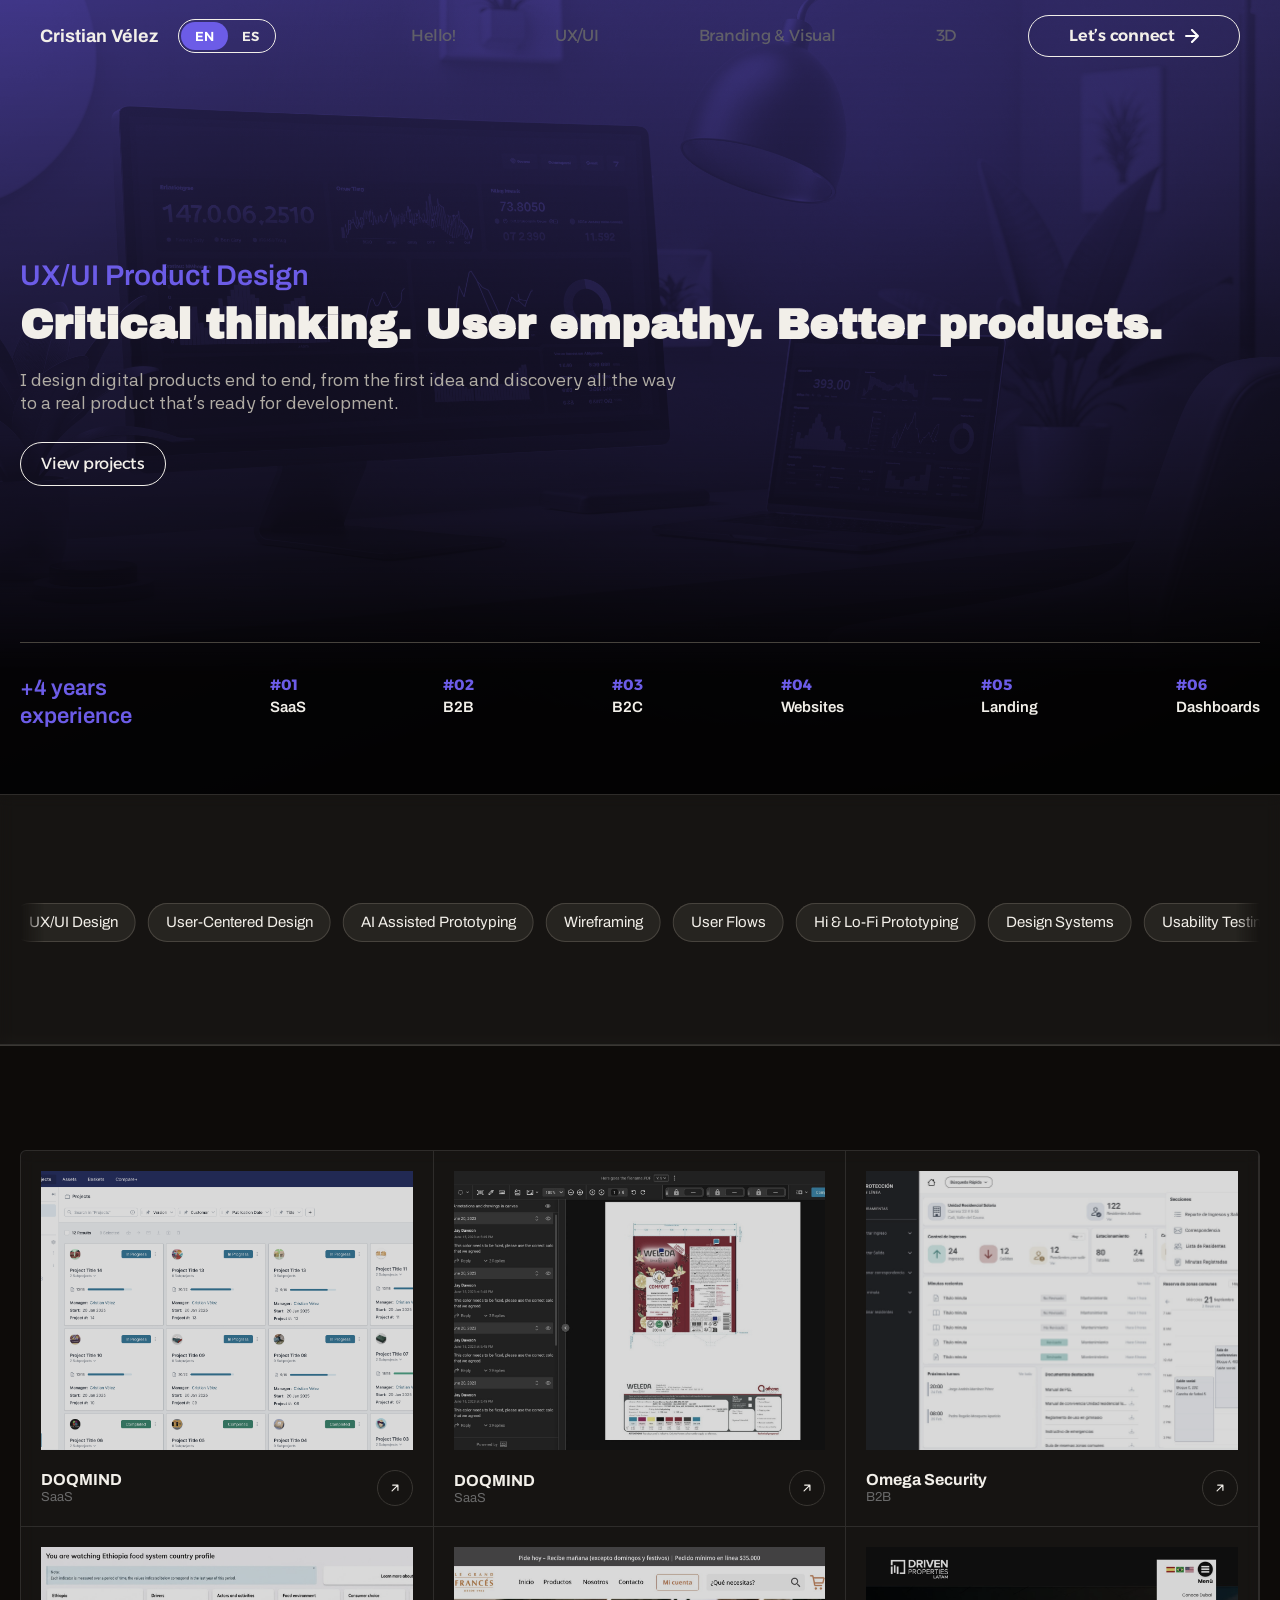
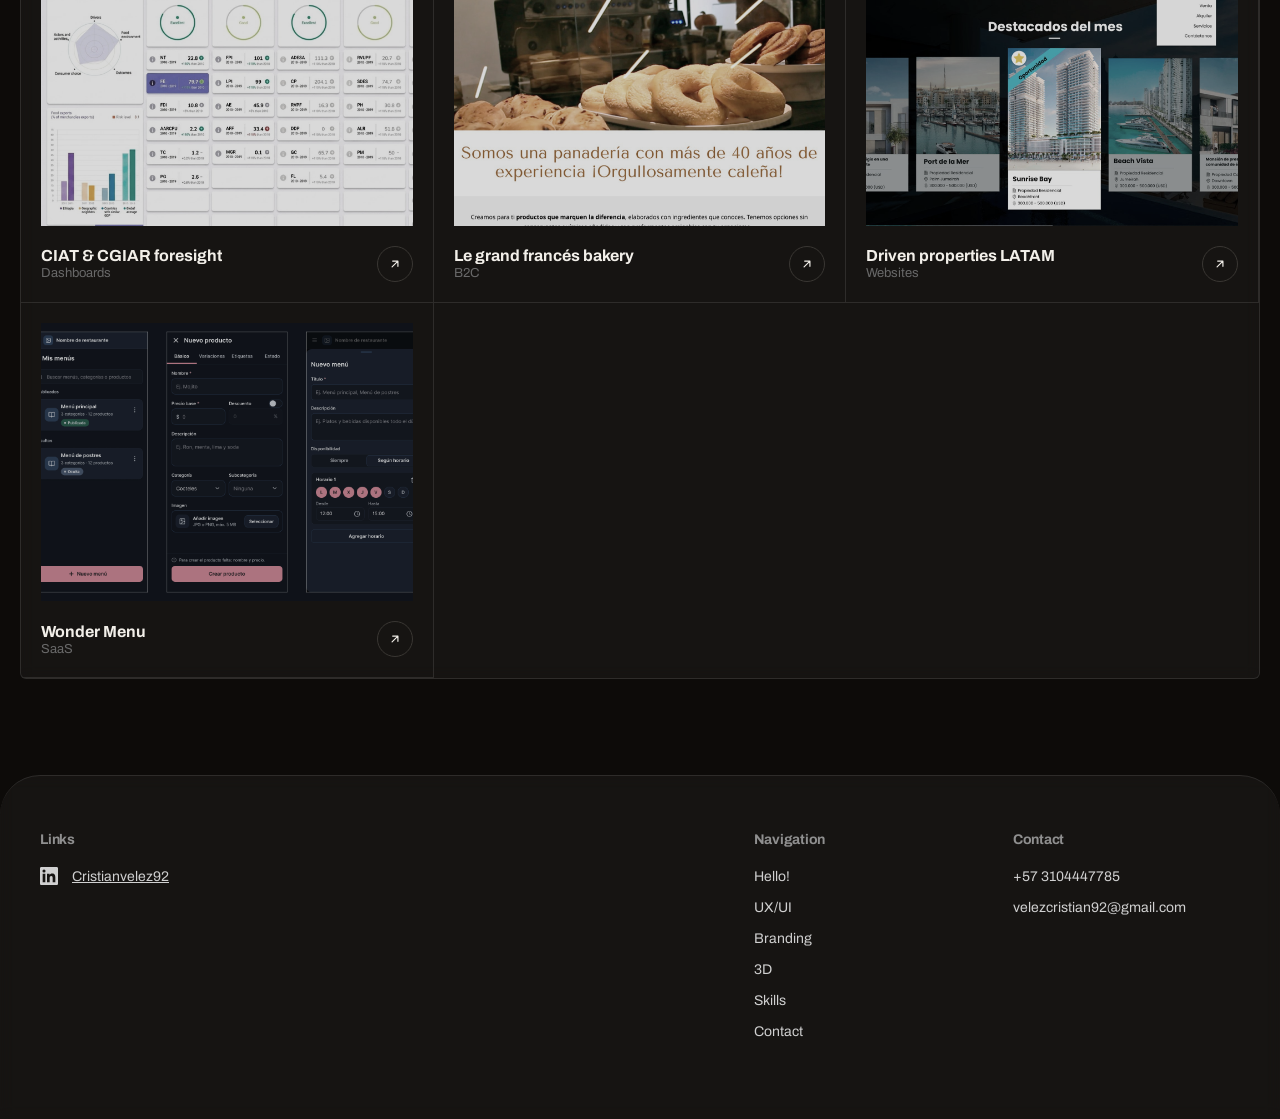
==== commit 83280075: "Add Wonder Menu project to UX/UI page - New card (project 7) in ux-ui.html with EN/ES text - Gallery" ====
--- a/ux-ui.html
+++ b/ux-ui.html
@@ -457,6 +457,40 @@
         </p>
       </article>
 
+      <!-- ── Proyecto 7 ───────────────────────────────────────────── -->
+      <article class="bento-item" data-proyecto="wonder-menu" tabindex="0">
+        <div class="bento-item-fondo">
+          <img src="assets/projects/wonder-menu/01-mobile-menus-producto-nuevo-menu.png" alt="" class="bento-img bento-img-activa">
+        </div>
+        <div class="bento-item-info">
+          <span class="bento-item-texto">
+            <h2 class="bento-item-titulo">Wonder Menu</h2>
+            <span class="bento-item-categoria">SaaS</span>
+          </span>
+          <span class="bento-item-flecha" aria-hidden="true">
+            <svg viewBox="0 0 24 24" width="14" height="14" fill="none" aria-hidden="true" focusable="false">
+              <path d="M7 17L17 7M17 7H8M17 7V16" stroke="currentColor" stroke-width="2" stroke-linecap="round" stroke-linejoin="round"/>
+            </svg>
+          </span>
+        </div>
+        <span class="bento-badge-anio" hidden>2026</span>
+        <p class="bento-item-subtitulo" hidden>
+          <span lang="en">Digital menu management platform</span>
+          <span lang="es">Plataforma de gestión de menús digitales</span>
+        </p>
+        <p class="bento-item-desc-completa" hidden>
+          <span lang="en">As product owner and UX/UI designer, I shaped Wonder Menu: a platform that lets
+            venue managers (restaurants, cafés, bars, nightclubs and more) organize and manage their menus
+            quickly and intuitively from any device. Changes go live in real time, so customers always see
+            up-to-date products when they browse the menu at the venue.</span>
+          <span lang="es">Como product owner y diseñador UX/UI, di forma a Wonder Menu: una plataforma que
+            permite a los administradores de locales (restaurantes, cafeterías, bares, discotecas y más)
+            organizar y gestionar sus cartas y menús de forma rápida e intuitiva desde cualquier dispositivo.
+            Los cambios se publican en tiempo real, para que los clientes siempre vean los productos
+            actualizados cuando consultan la carta en el local.</span>
+        </p>
+      </article>
+
       </div>
     </section>
 
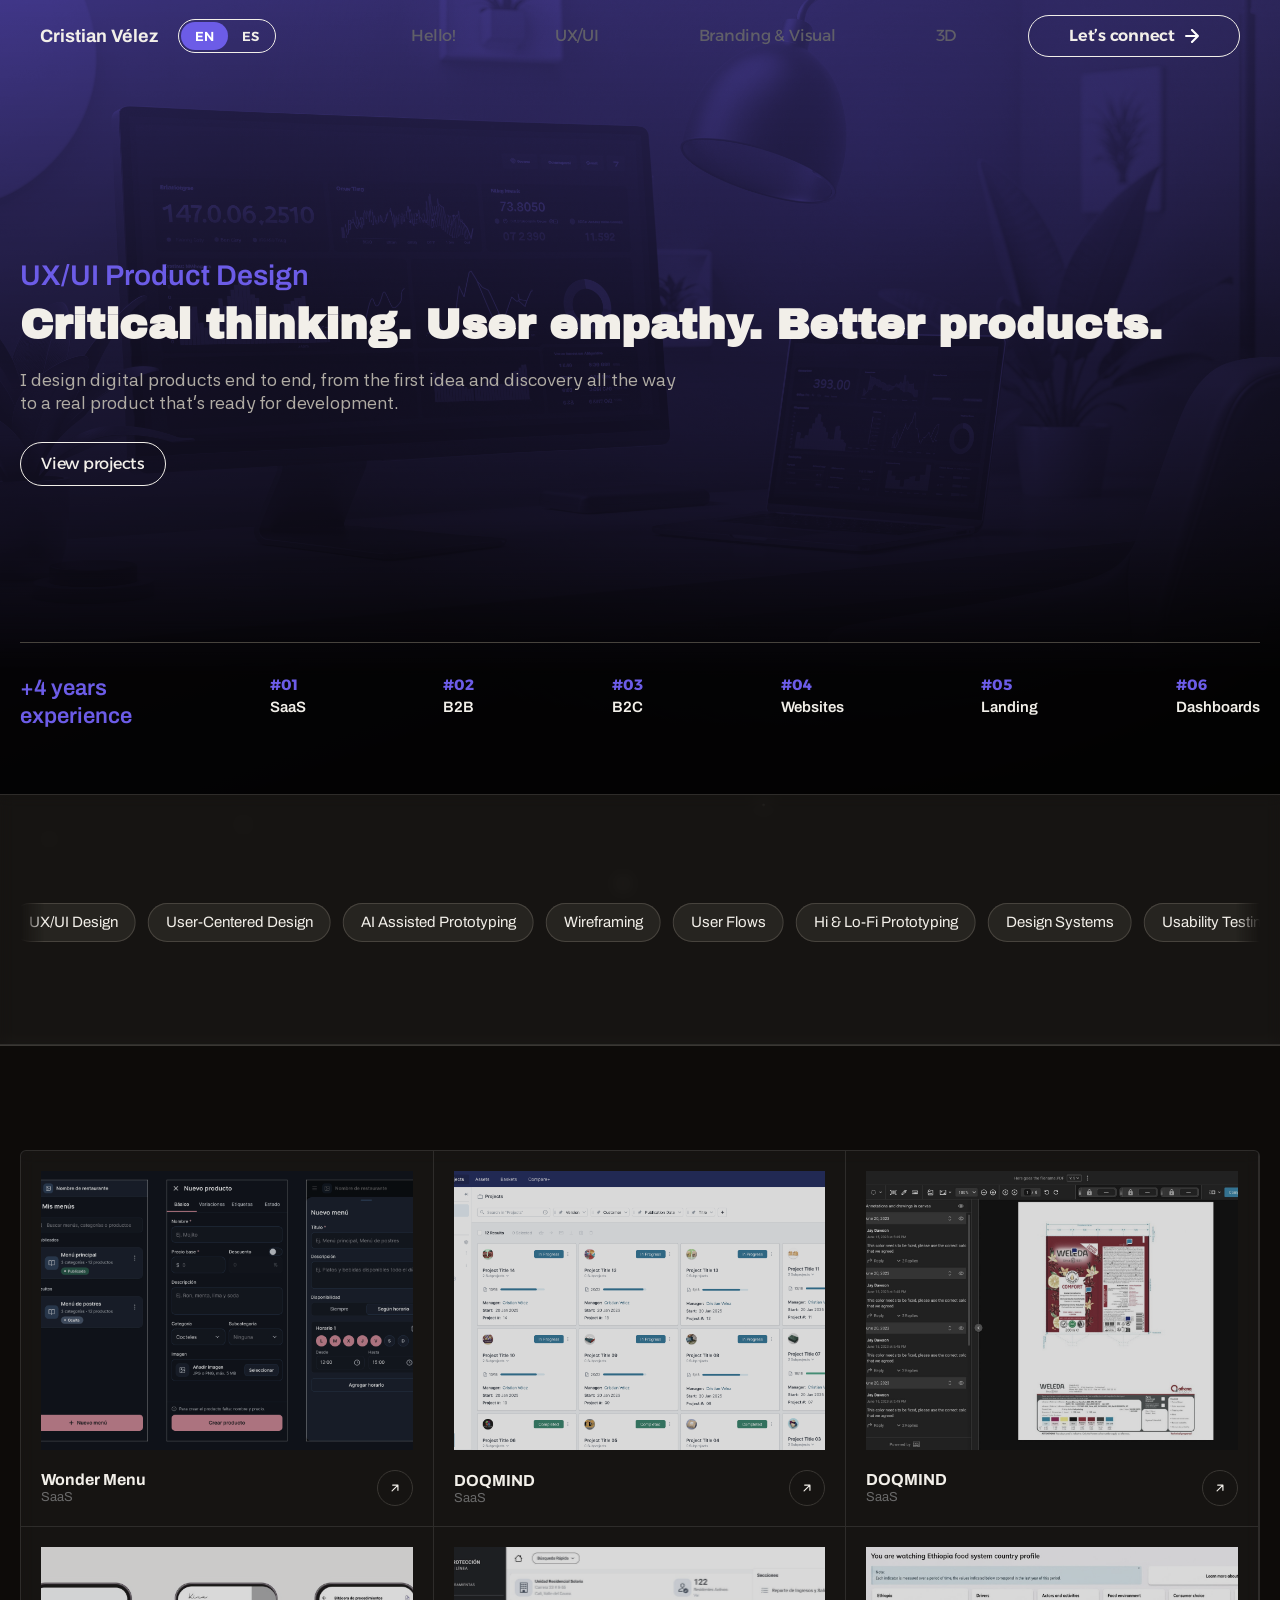
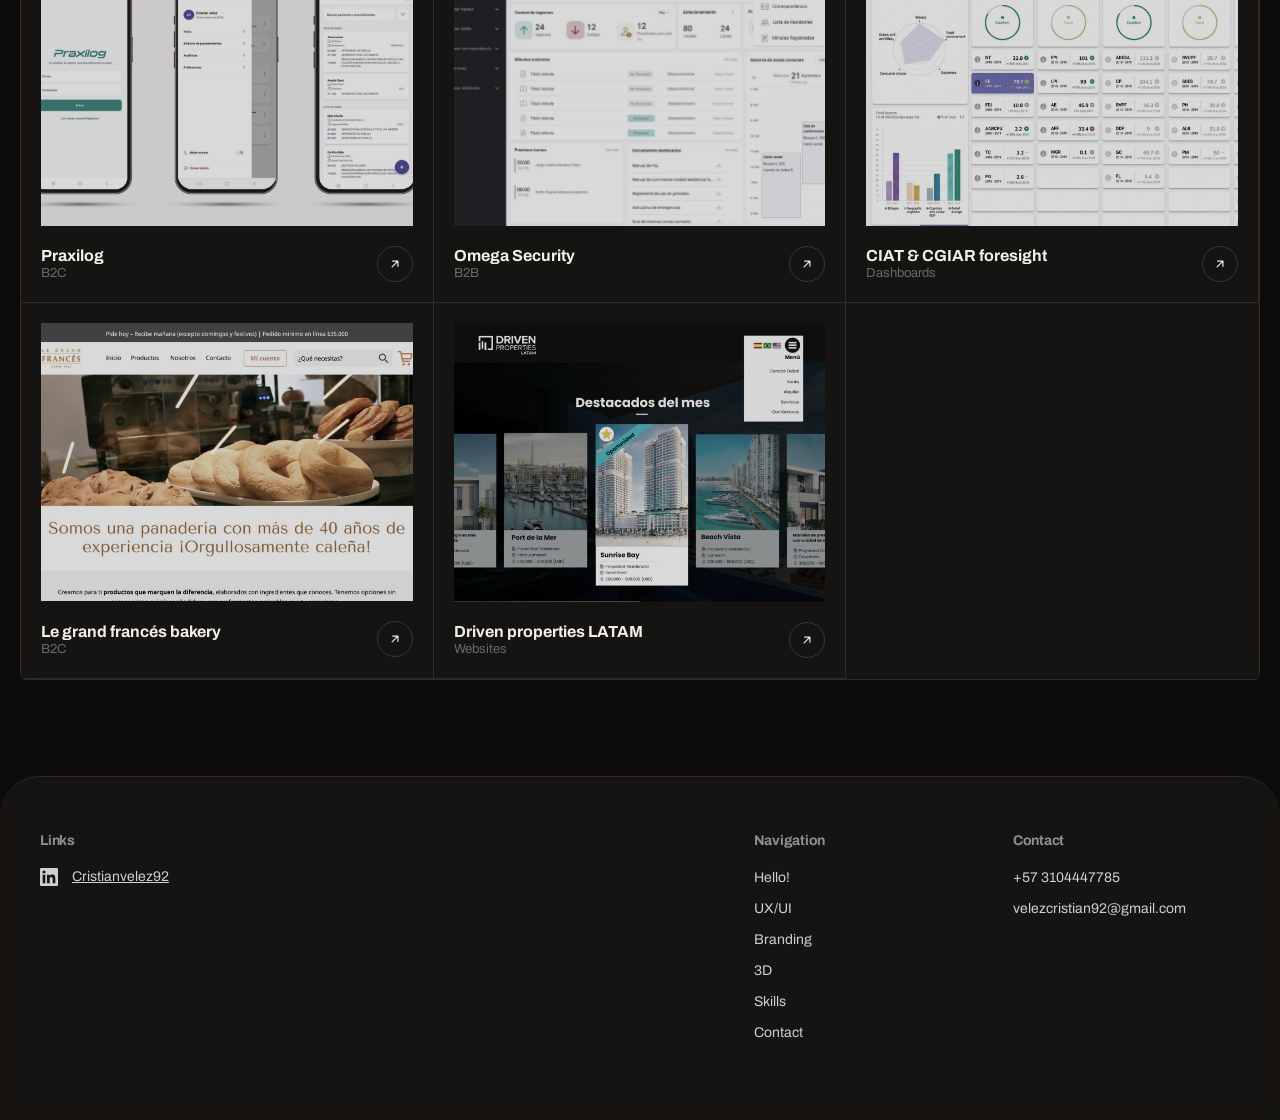
==== commit 1c3435f3: "Add Praxilog project and put Wonder Menu first in UX/UI grid - New Praxilog card (position 4) with E" ====
--- a/ux-ui.html
+++ b/ux-ui.html
@@ -232,6 +232,40 @@
       <div class="bento-grid-vidrio">
 
       <!-- ── Proyecto 1 ───────────────────────────────────────────── -->
+      <article class="bento-item" data-proyecto="wonder-menu" tabindex="0">
+        <div class="bento-item-fondo">
+          <img src="assets/projects/wonder-menu/01-mobile-menus-producto-nuevo-menu.png" alt="" class="bento-img bento-img-activa">
+        </div>
+        <div class="bento-item-info">
+          <span class="bento-item-texto">
+            <h2 class="bento-item-titulo">Wonder Menu</h2>
+            <span class="bento-item-categoria">SaaS</span>
+          </span>
+          <span class="bento-item-flecha" aria-hidden="true">
+            <svg viewBox="0 0 24 24" width="14" height="14" fill="none" aria-hidden="true" focusable="false">
+              <path d="M7 17L17 7M17 7H8M17 7V16" stroke="currentColor" stroke-width="2" stroke-linecap="round" stroke-linejoin="round"/>
+            </svg>
+          </span>
+        </div>
+        <span class="bento-badge-anio" hidden>2026</span>
+        <p class="bento-item-subtitulo" hidden>
+          <span lang="en">Digital menu management platform</span>
+          <span lang="es">Plataforma de gestión de menús digitales</span>
+        </p>
+        <p class="bento-item-desc-completa" hidden>
+          <span lang="en">As product owner and UX/UI designer, I shaped Wonder Menu: a platform that lets
+            venue managers (restaurants, cafés, bars, nightclubs and more) organize and manage their menus
+            quickly and intuitively from any device. Changes go live in real time, so customers always see
+            up-to-date products when they browse the menu at the venue.</span>
+          <span lang="es">Como product owner y diseñador UX/UI, di forma a Wonder Menu: una plataforma que
+            permite a los administradores de locales (restaurantes, cafeterías, bares, discotecas y más)
+            organizar y gestionar sus cartas y menús de forma rápida e intuitiva desde cualquier dispositivo.
+            Los cambios se publican en tiempo real, para que los clientes siempre vean los productos
+            actualizados cuando consultan la carta en el local.</span>
+        </p>
+      </article>
+
+      <!-- ── Proyecto 2 ───────────────────────────────────────────── -->
       <article class="bento-item" data-proyecto="doqmind-platform" tabindex="0">
         <div class="bento-item-fondo">
           <img src="assets/projects/doqmind-platform/01-projects.png" alt="" class="bento-img bento-img-activa">
@@ -267,7 +301,7 @@
         </p>
       </article>
 
-      <!-- ── Proyecto 2 ───────────────────────────────────────────── -->
+      <!-- ── Proyecto 3 ───────────────────────────────────────────── -->
       <article class="bento-item" data-proyecto="doqmind-viewer" tabindex="0">
         <div class="bento-item-fondo">
           <img src="assets/projects/doqmind-viewer/01-general.jpg" alt="" class="bento-img bento-img-activa">
@@ -304,7 +338,38 @@
         </p>
       </article>
 
-      <!-- ── Proyecto 3 ───────────────────────────────────────────── -->
+      <!-- ── Proyecto 4 ───────────────────────────────────────────── -->
+      <article class="bento-item" data-proyecto="praxilog" tabindex="0">
+        <div class="bento-item-fondo">
+          <img src="assets/projects/praxilog/01-mobile-login-menu-bitacora.jpg" alt="" class="bento-img bento-img-activa">
+        </div>
+        <div class="bento-item-info">
+          <span class="bento-item-texto">
+            <h2 class="bento-item-titulo">Praxilog</h2>
+            <span class="bento-item-categoria">B2C</span>
+          </span>
+          <span class="bento-item-flecha" aria-hidden="true">
+            <svg viewBox="0 0 24 24" width="14" height="14" fill="none" aria-hidden="true" focusable="false">
+              <path d="M7 17L17 7M17 7H8M17 7V16" stroke="currentColor" stroke-width="2" stroke-linecap="round" stroke-linejoin="round"/>
+            </svg>
+          </span>
+        </div>
+        <span class="bento-badge-anio" hidden>2026</span>
+        <p class="bento-item-subtitulo" hidden>
+          <span lang="en">Surgical procedure logging app</span>
+          <span lang="es">App de registro de procedimientos quirúrgicos</span>
+        </p>
+        <p class="bento-item-desc-completa" hidden>
+          <span lang="en">Praxilog is a mobile app for surgeons and other medical staff who perform surgeries.
+            It lets them log each procedure with its corresponding codes and keep their day-to-day work
+            organized, so they can later pull reports and compare them against payments.</span>
+          <span lang="es">Praxilog es una aplicación móvil para cirujanos y demás personal médico que realiza
+            cirugías. Permite registrar cada procedimiento con sus códigos correspondientes y llevar un orden
+            de su trabajo diario, para después sacar reportes y compararlos con los pagos.</span>
+        </p>
+      </article>
+
+      <!-- ── Proyecto 5 ───────────────────────────────────────────── -->
       <article class="bento-item" data-proyecto="omega-security" tabindex="0">
         <div class="bento-item-fondo">
           <img src="assets/projects/omega-security/01-menu-navegacion.jpg" alt="" class="bento-img bento-img-activa">
@@ -346,7 +411,7 @@
         </p>
       </article>
 
-      <!-- ── Proyecto 4 ───────────────────────────────────────────── -->
+      <!-- ── Proyecto 6 ───────────────────────────────────────────── -->
       <article class="bento-item" data-proyecto="ciat-cgiar-foresight" tabindex="0">
         <div class="bento-item-fondo">
           <img src="assets/projects/ciat-cgiar-foresight/01-home.jpg" alt="" class="bento-img bento-img-activa">
@@ -385,7 +450,7 @@
         </p>
       </article>
 
-      <!-- ── Proyecto 5 ───────────────────────────────────────────── -->
+      <!-- ── Proyecto 7 ───────────────────────────────────────────── -->
       <article class="bento-item" data-proyecto="le-grand-frances-bakery" tabindex="0">
         <div class="bento-item-fondo">
           <img src="assets/projects/le-grand-frances-bakery/01-home.jpg" alt="" class="bento-img bento-img-activa">
@@ -421,7 +486,7 @@
         </p>
       </article>
 
-      <!-- ── Proyecto 6 ───────────────────────────────────────────── -->
+      <!-- ── Proyecto 8 ───────────────────────────────────────────── -->
       <article class="bento-item" data-proyecto="driven-properties-latam" tabindex="0">
         <div class="bento-item-fondo">
           <img src="assets/projects/driven-properties-latam/01-destacados.jpg" alt="" class="bento-img bento-img-activa">
@@ -454,40 +519,6 @@
             los beneficios del mercado, presentar un mapa de zonas clave y desplegar
             un catálogo interactivo de propiedades para compra, venta o alquiler,
             además de permitir a los propietarios postular sus inmuebles.</span>
-        </p>
-      </article>
-
-      <!-- ── Proyecto 7 ───────────────────────────────────────────── -->
-      <article class="bento-item" data-proyecto="wonder-menu" tabindex="0">
-        <div class="bento-item-fondo">
-          <img src="assets/projects/wonder-menu/01-mobile-menus-producto-nuevo-menu.png" alt="" class="bento-img bento-img-activa">
-        </div>
-        <div class="bento-item-info">
-          <span class="bento-item-texto">
-            <h2 class="bento-item-titulo">Wonder Menu</h2>
-            <span class="bento-item-categoria">SaaS</span>
-          </span>
-          <span class="bento-item-flecha" aria-hidden="true">
-            <svg viewBox="0 0 24 24" width="14" height="14" fill="none" aria-hidden="true" focusable="false">
-              <path d="M7 17L17 7M17 7H8M17 7V16" stroke="currentColor" stroke-width="2" stroke-linecap="round" stroke-linejoin="round"/>
-            </svg>
-          </span>
-        </div>
-        <span class="bento-badge-anio" hidden>2026</span>
-        <p class="bento-item-subtitulo" hidden>
-          <span lang="en">Digital menu management platform</span>
-          <span lang="es">Plataforma de gestión de menús digitales</span>
-        </p>
-        <p class="bento-item-desc-completa" hidden>
-          <span lang="en">As product owner and UX/UI designer, I shaped Wonder Menu: a platform that lets
-            venue managers (restaurants, cafés, bars, nightclubs and more) organize and manage their menus
-            quickly and intuitively from any device. Changes go live in real time, so customers always see
-            up-to-date products when they browse the menu at the venue.</span>
-          <span lang="es">Como product owner y diseñador UX/UI, di forma a Wonder Menu: una plataforma que
-            permite a los administradores de locales (restaurantes, cafeterías, bares, discotecas y más)
-            organizar y gestionar sus cartas y menús de forma rápida e intuitiva desde cualquier dispositivo.
-            Los cambios se publican en tiempo real, para que los clientes siempre vean los productos
-            actualizados cuando consultan la carta en el local.</span>
         </p>
       </article>
 
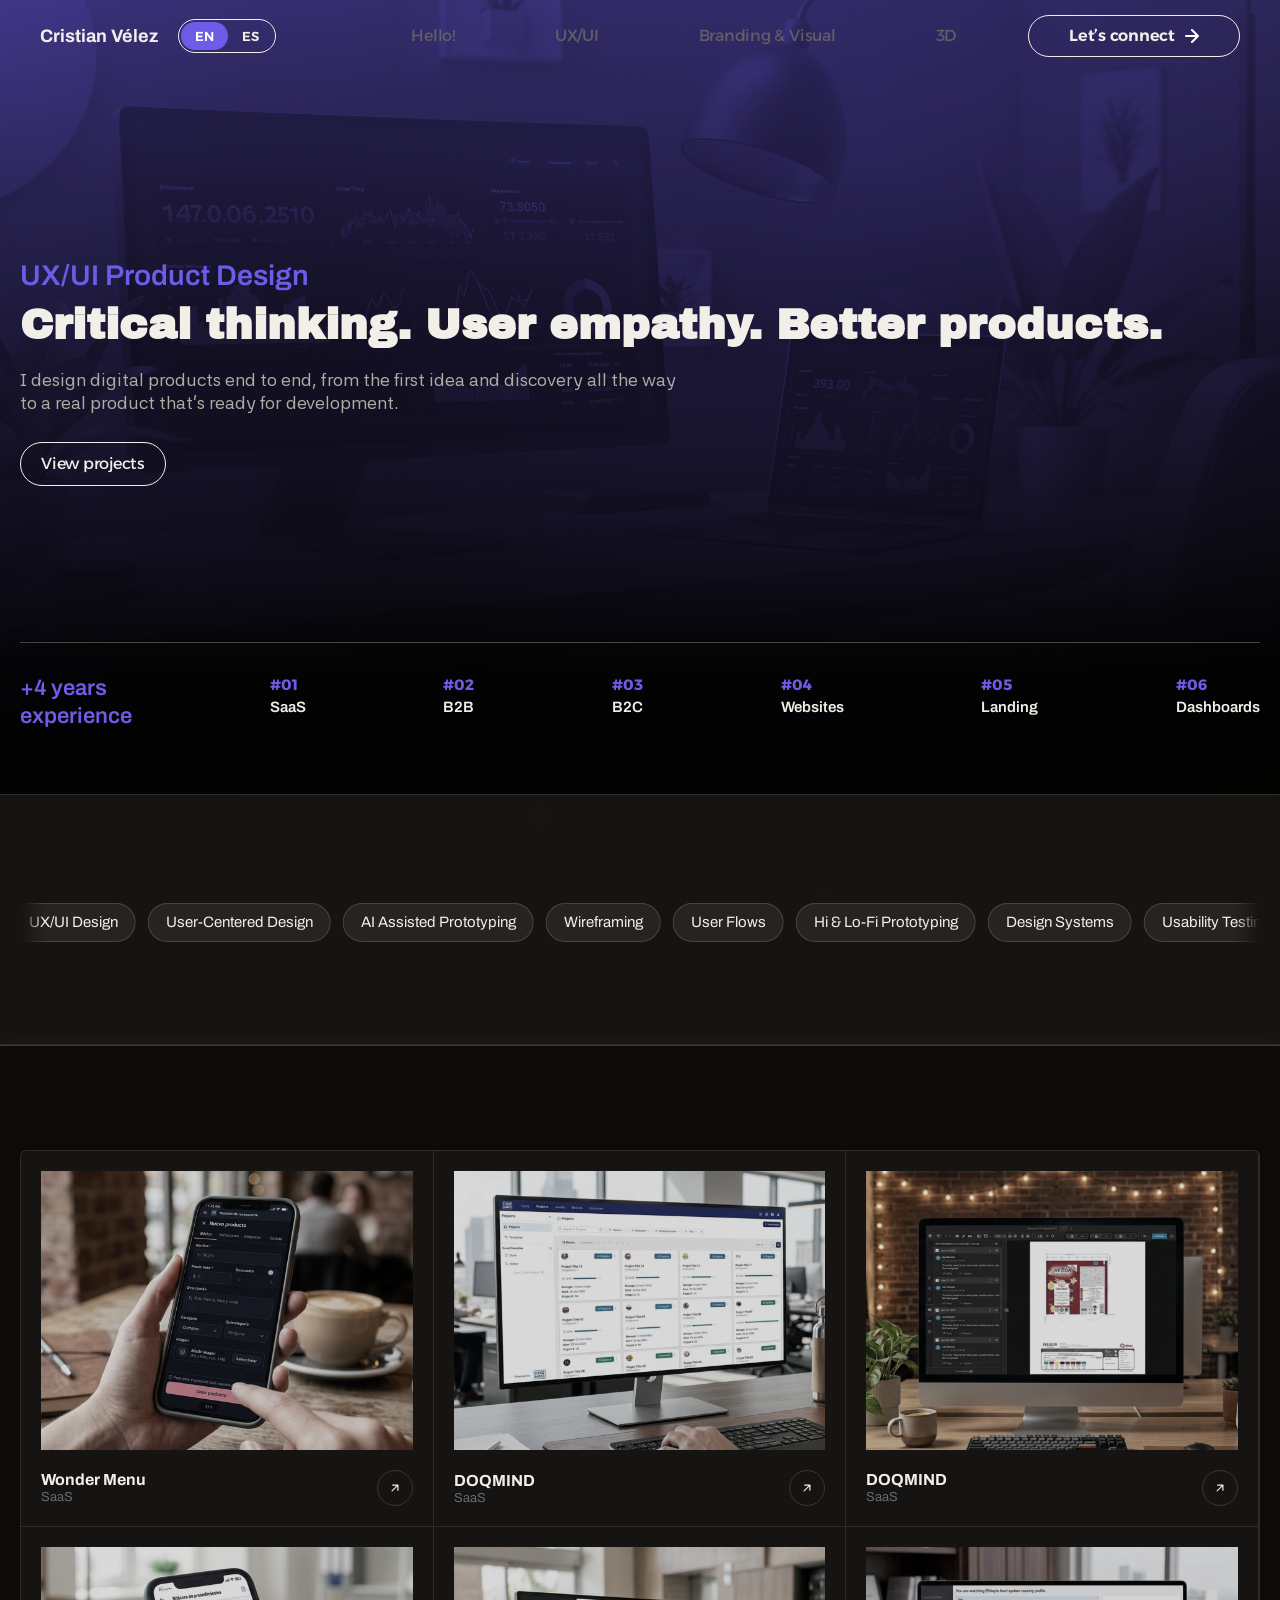
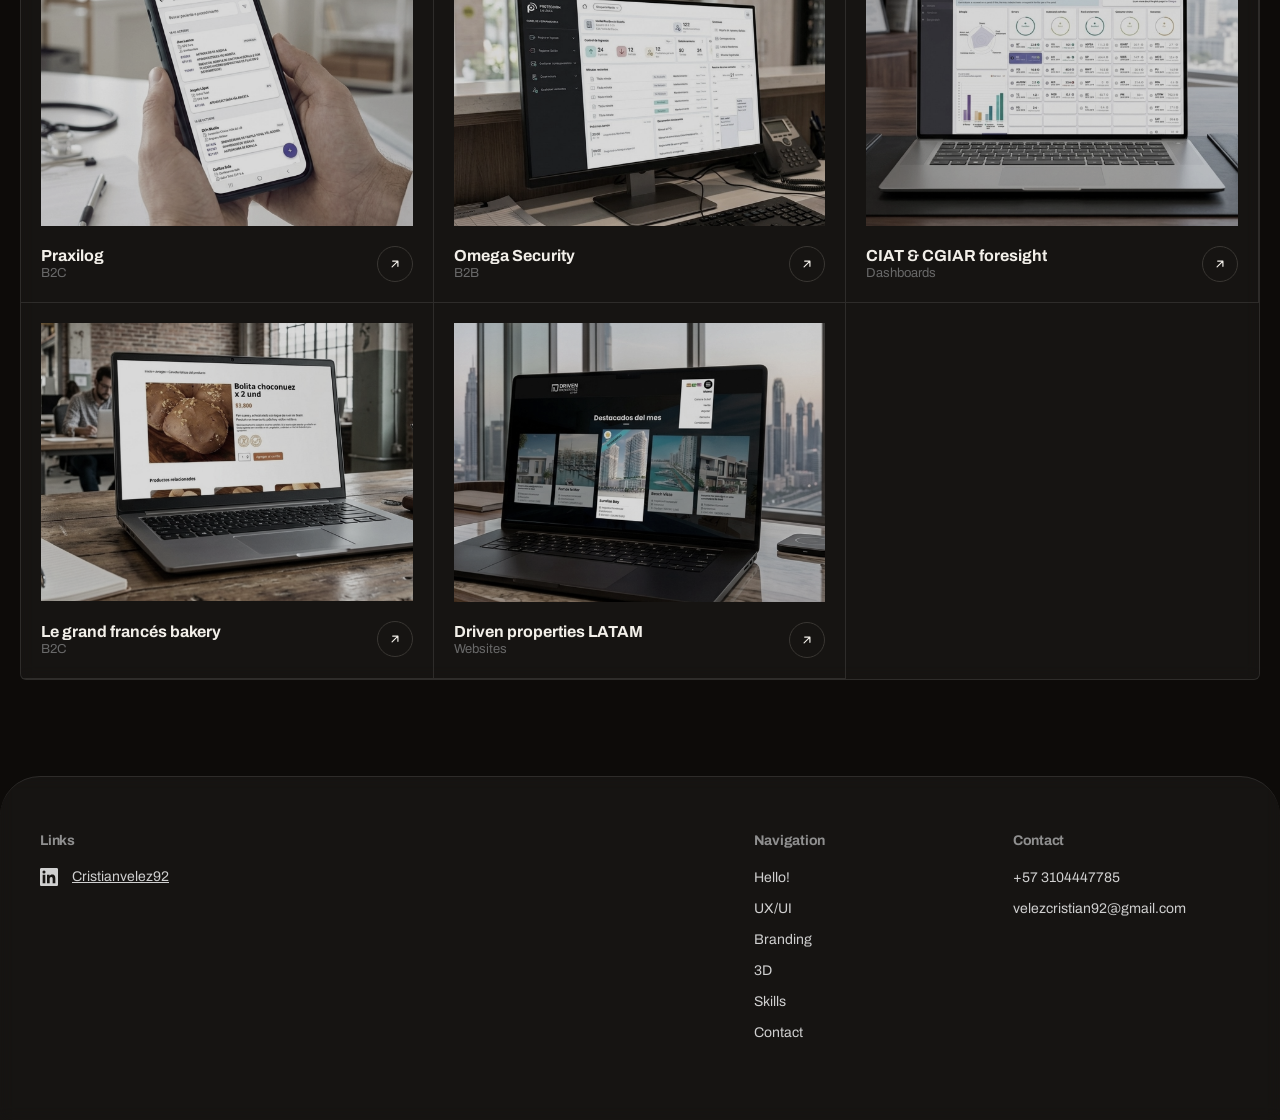
==== commit a618c289: "Add device-mockup covers to UX/UI project cards - New 00-portada.jpg (4:3, zoomed on the screen) for" ====
--- a/ux-ui.html
+++ b/ux-ui.html
@@ -234,7 +234,7 @@
       <!-- ── Proyecto 1 ───────────────────────────────────────────── -->
       <article class="bento-item" data-proyecto="wonder-menu" tabindex="0">
         <div class="bento-item-fondo">
-          <img src="assets/projects/wonder-menu/01-mobile-menus-producto-nuevo-menu.png" alt="" class="bento-img bento-img-activa">
+          <img src="assets/projects/wonder-menu/00-portada.jpg" alt="" class="bento-img bento-img-activa">
         </div>
         <div class="bento-item-info">
           <span class="bento-item-texto">
@@ -268,7 +268,7 @@
       <!-- ── Proyecto 2 ───────────────────────────────────────────── -->
       <article class="bento-item" data-proyecto="doqmind-platform" tabindex="0">
         <div class="bento-item-fondo">
-          <img src="assets/projects/doqmind-platform/01-projects.png" alt="" class="bento-img bento-img-activa">
+          <img src="assets/projects/doqmind-platform/00-portada.jpg" alt="" class="bento-img bento-img-activa">
         </div>
         <div class="bento-item-info">
           <span class="bento-item-texto">
@@ -304,7 +304,7 @@
       <!-- ── Proyecto 3 ───────────────────────────────────────────── -->
       <article class="bento-item" data-proyecto="doqmind-viewer" tabindex="0">
         <div class="bento-item-fondo">
-          <img src="assets/projects/doqmind-viewer/01-general.jpg" alt="" class="bento-img bento-img-activa">
+          <img src="assets/projects/doqmind-viewer/00-portada.jpg" alt="" class="bento-img bento-img-activa">
         </div>
         <div class="bento-item-info">
           <span class="bento-item-texto">
@@ -341,7 +341,7 @@
       <!-- ── Proyecto 4 ───────────────────────────────────────────── -->
       <article class="bento-item" data-proyecto="praxilog" tabindex="0">
         <div class="bento-item-fondo">
-          <img src="assets/projects/praxilog/01-mobile-login-menu-bitacora.jpg" alt="" class="bento-img bento-img-activa">
+          <img src="assets/projects/praxilog/00-portada.jpg" alt="" class="bento-img bento-img-activa">
         </div>
         <div class="bento-item-info">
           <span class="bento-item-texto">
@@ -372,7 +372,7 @@
       <!-- ── Proyecto 5 ───────────────────────────────────────────── -->
       <article class="bento-item" data-proyecto="omega-security" tabindex="0">
         <div class="bento-item-fondo">
-          <img src="assets/projects/omega-security/01-menu-navegacion.jpg" alt="" class="bento-img bento-img-activa">
+          <img src="assets/projects/omega-security/00-portada.jpg" alt="" class="bento-img bento-img-activa">
         </div>
         <div class="bento-item-info">
           <span class="bento-item-texto">
@@ -414,7 +414,7 @@
       <!-- ── Proyecto 6 ───────────────────────────────────────────── -->
       <article class="bento-item" data-proyecto="ciat-cgiar-foresight" tabindex="0">
         <div class="bento-item-fondo">
-          <img src="assets/projects/ciat-cgiar-foresight/01-home.jpg" alt="" class="bento-img bento-img-activa">
+          <img src="assets/projects/ciat-cgiar-foresight/00-portada.jpg" alt="" class="bento-img bento-img-activa">
         </div>
         <div class="bento-item-info">
           <span class="bento-item-texto">
@@ -453,7 +453,7 @@
       <!-- ── Proyecto 7 ───────────────────────────────────────────── -->
       <article class="bento-item" data-proyecto="le-grand-frances-bakery" tabindex="0">
         <div class="bento-item-fondo">
-          <img src="assets/projects/le-grand-frances-bakery/01-home.jpg" alt="" class="bento-img bento-img-activa">
+          <img src="assets/projects/le-grand-frances-bakery/00-portada.jpg" alt="" class="bento-img bento-img-activa">
         </div>
         <div class="bento-item-info">
           <span class="bento-item-texto">
@@ -489,7 +489,7 @@
       <!-- ── Proyecto 8 ───────────────────────────────────────────── -->
       <article class="bento-item" data-proyecto="driven-properties-latam" tabindex="0">
         <div class="bento-item-fondo">
-          <img src="assets/projects/driven-properties-latam/01-destacados.jpg" alt="" class="bento-img bento-img-activa">
+          <img src="assets/projects/driven-properties-latam/00-portada.jpg" alt="" class="bento-img bento-img-activa">
         </div>
         <div class="bento-item-info">
           <span class="bento-item-texto">
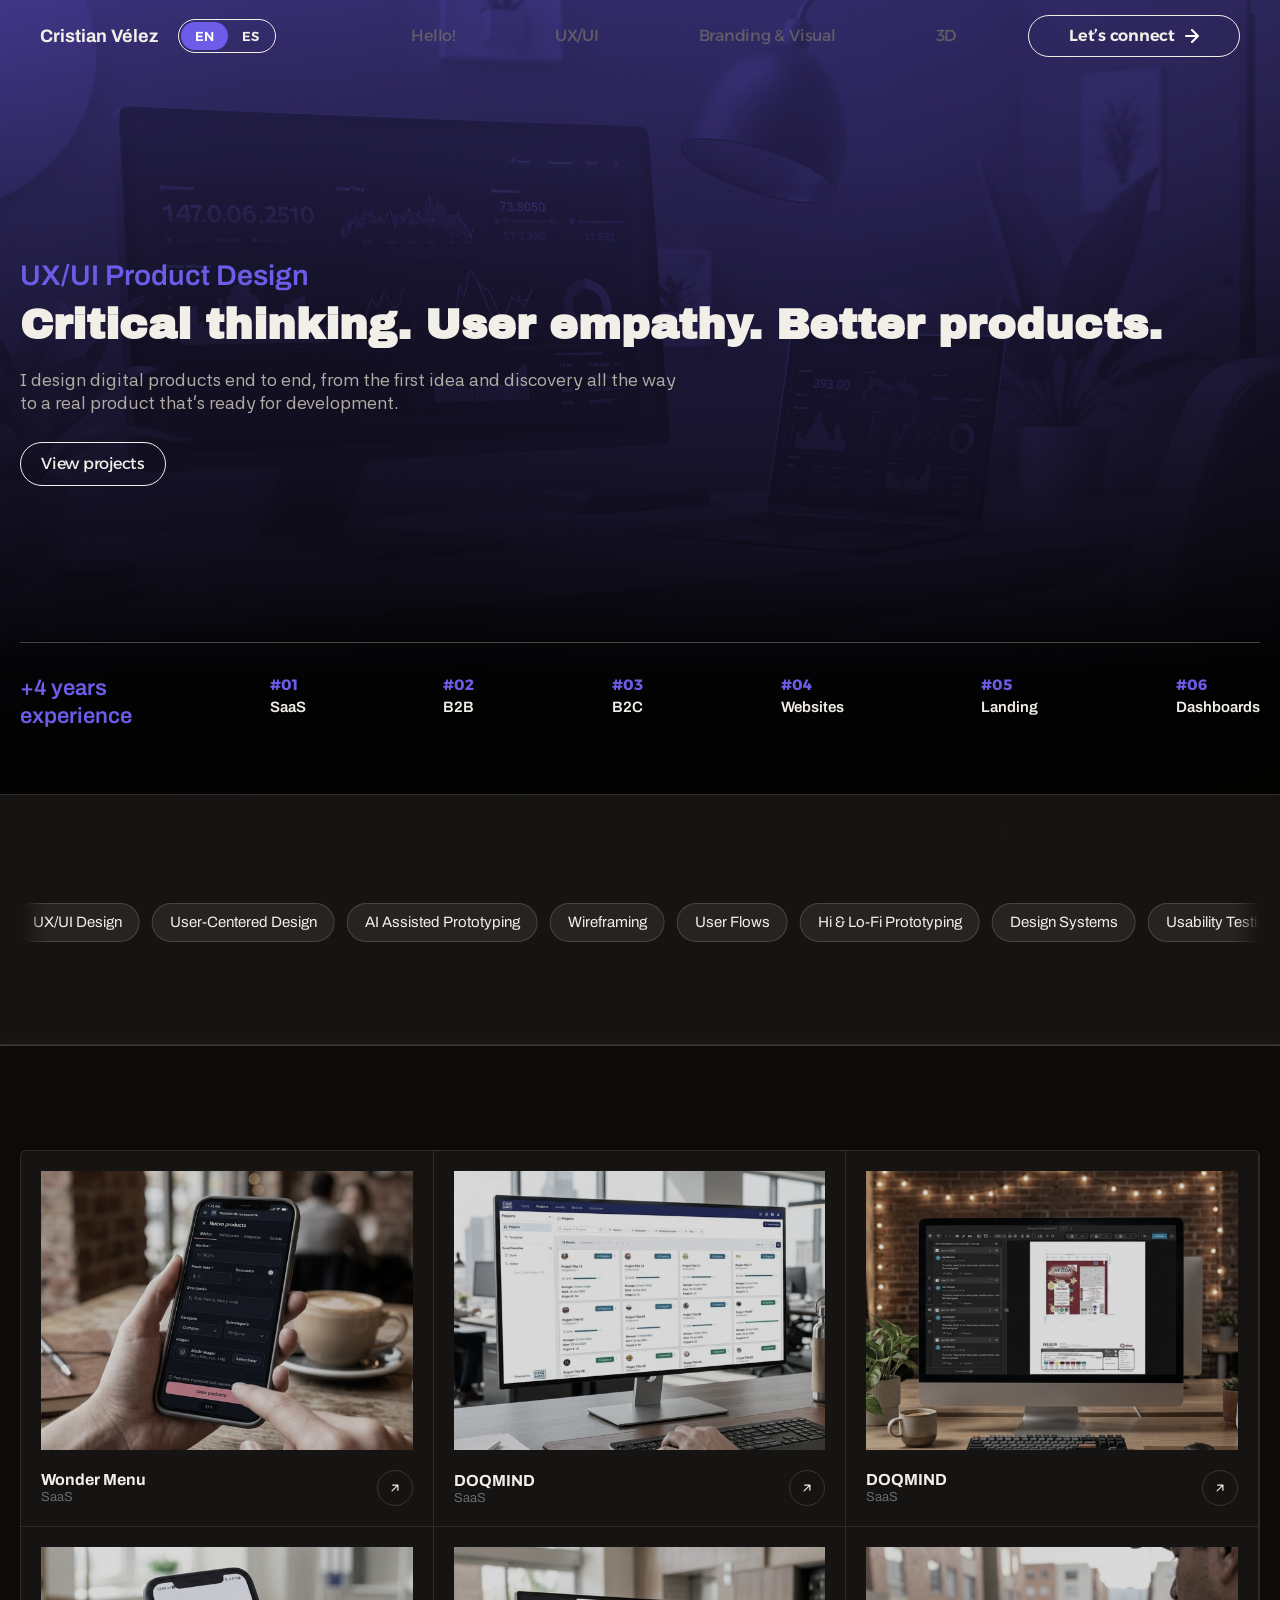
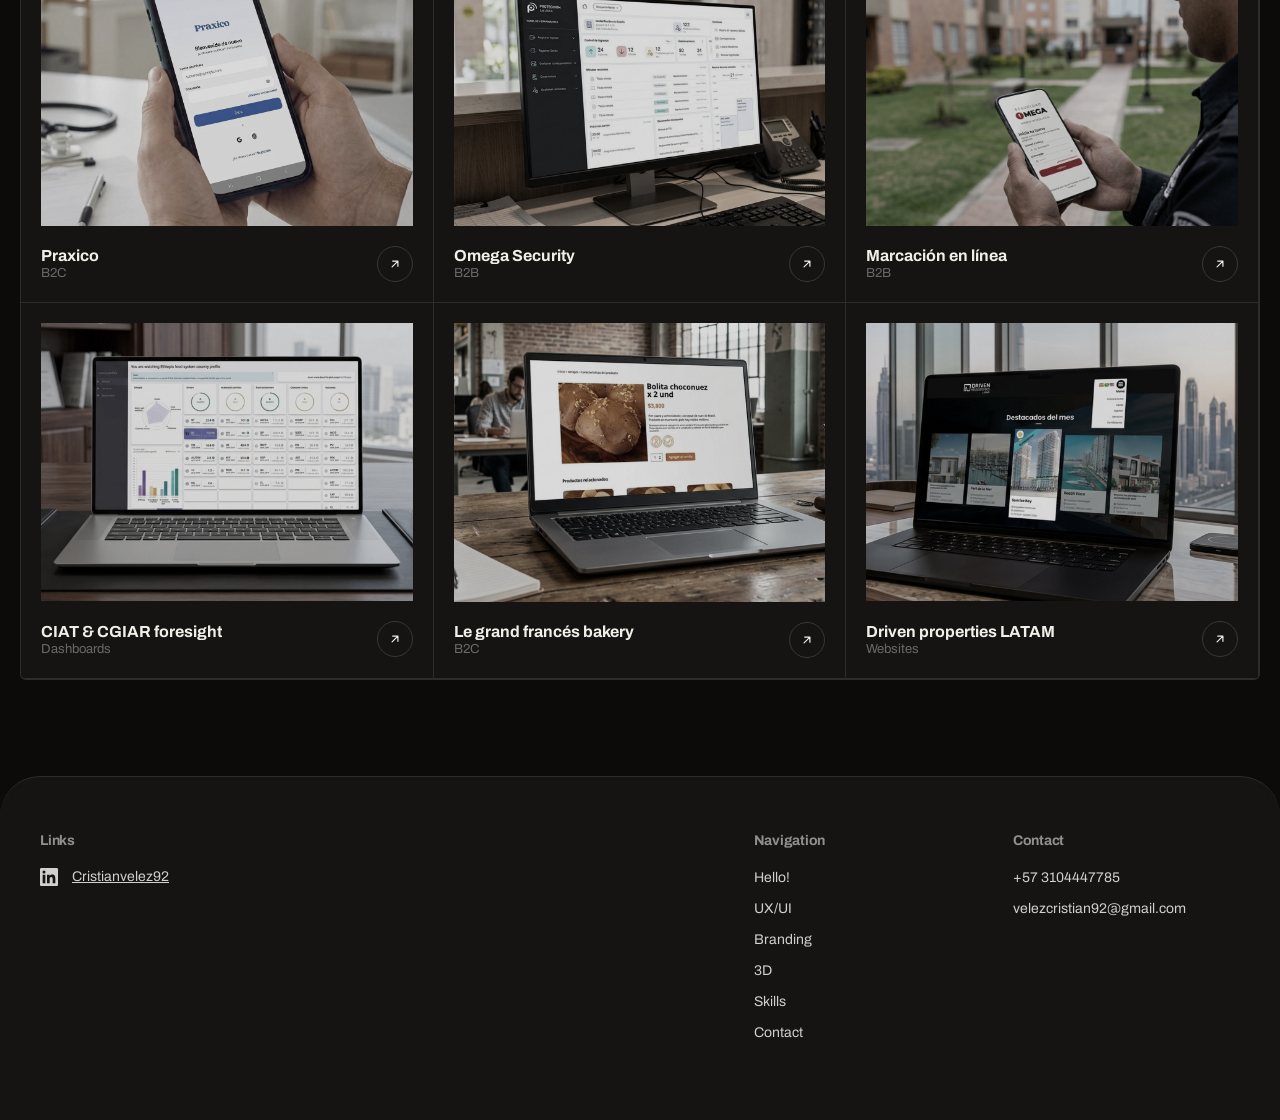
==== commit 578a86d9: "Add Marcación en línea project and rename Praxilog to Praxico Co-Authored-By: Claude Sonnet 5.5 <nor" ====
--- a/ux-ui.html
+++ b/ux-ui.html
@@ -339,13 +339,13 @@
       </article>
 
       <!-- ── Proyecto 4 ───────────────────────────────────────────── -->
-      <article class="bento-item" data-proyecto="praxilog" tabindex="0">
-        <div class="bento-item-fondo">
-          <img src="assets/projects/praxilog/00-portada.jpg" alt="" class="bento-img bento-img-activa">
-        </div>
-        <div class="bento-item-info">
-          <span class="bento-item-texto">
-            <h2 class="bento-item-titulo">Praxilog</h2>
+      <article class="bento-item" data-proyecto="praxico" tabindex="0">
+        <div class="bento-item-fondo">
+          <img src="assets/projects/praxico/00-portada.jpg" alt="" class="bento-img bento-img-activa">
+        </div>
+        <div class="bento-item-info">
+          <span class="bento-item-texto">
+            <h2 class="bento-item-titulo">Praxico</h2>
             <span class="bento-item-categoria">B2C</span>
           </span>
           <span class="bento-item-flecha" aria-hidden="true">
@@ -360,10 +360,10 @@
           <span lang="es">App de registro de procedimientos quirúrgicos</span>
         </p>
         <p class="bento-item-desc-completa" hidden>
-          <span lang="en">Praxilog is a mobile app for surgeons and other medical staff who perform surgeries.
+          <span lang="en">Praxico is a mobile app for surgeons and other medical staff who perform surgeries.
             It lets them log each procedure with its corresponding codes and keep their day-to-day work
             organized, so they can later pull reports and compare them against payments.</span>
-          <span lang="es">Praxilog es una aplicación móvil para cirujanos y demás personal médico que realiza
+          <span lang="es">Praxico es una aplicación móvil para cirujanos y demás personal médico que realiza
             cirugías. Permite registrar cada procedimiento con sus códigos correspondientes y llevar un orden
             de su trabajo diario, para después sacar reportes y compararlos con los pagos.</span>
         </p>
@@ -411,6 +411,44 @@
         </p>
       </article>
 
+      <!-- ── Proyecto: Marcación en línea ─────────────────────────── -->
+      <article class="bento-item" data-proyecto="marcacion-en-linea" tabindex="0">
+        <div class="bento-item-fondo">
+          <img src="assets/projects/marcacion-en-linea/00-portada.jpg" alt="" class="bento-img bento-img-activa">
+        </div>
+        <div class="bento-item-info">
+          <span class="bento-item-texto">
+            <h2 class="bento-item-titulo">Marcación en línea</h2>
+            <span class="bento-item-categoria">B2B</span>
+          </span>
+          <span class="bento-item-flecha" aria-hidden="true">
+            <svg viewBox="0 0 24 24" width="14" height="14" fill="none" aria-hidden="true" focusable="false">
+              <path d="M7 17L17 7M17 7H8M17 7V16" stroke="currentColor" stroke-width="2" stroke-linecap="round" stroke-linejoin="round"/>
+            </svg>
+          </span>
+        </div>
+        <span class="bento-badge-anio" hidden>2022</span>
+        <p class="bento-item-subtitulo" hidden>
+          <span lang="en">Security round check-in platform</span>
+          <span lang="es">Plataforma de marcación de rondas de vigilancia</span>
+        </p>
+        <p class="bento-item-desc-completa" hidden>
+          <span lang="en">A platform that lets guards in residential complexes check in at the
+            points a supervisor has previously set along their round. I joined on-site visits to
+            study the check-in process as it worked at the time, uncovering pain points,
+            inconsistencies and room for improvement. I turned those findings into an interface
+            that makes the procedure fast and reliable, gives supervisors full traceability of how
+            each round was carried out, and adds useful tools such as incident reporting.</span>
+          <span lang="es">Una plataforma con la que los ronderos de las unidades residenciales
+            marcan los puntos que un supervisor ubicó previamente a lo largo del recorrido.
+            Participé en visitas de campo para estudiar el proceso de marcación que se usaba en
+            ese momento y encontrar puntos de dolor, inconsistencias y oportunidades de mejora.
+            Plasmé esos hallazgos en una interfaz que permite hacer el procedimiento de forma
+            eficaz, brinda a los supervisores trazabilidad de cómo se realizó cada recorrido y
+            suma herramientas útiles, como el reporte de novedades.</span>
+        </p>
+      </article>
+
       <!-- ── Proyecto 6 ───────────────────────────────────────────── -->
       <article class="bento-item" data-proyecto="ciat-cgiar-foresight" tabindex="0">
         <div class="bento-item-fondo">
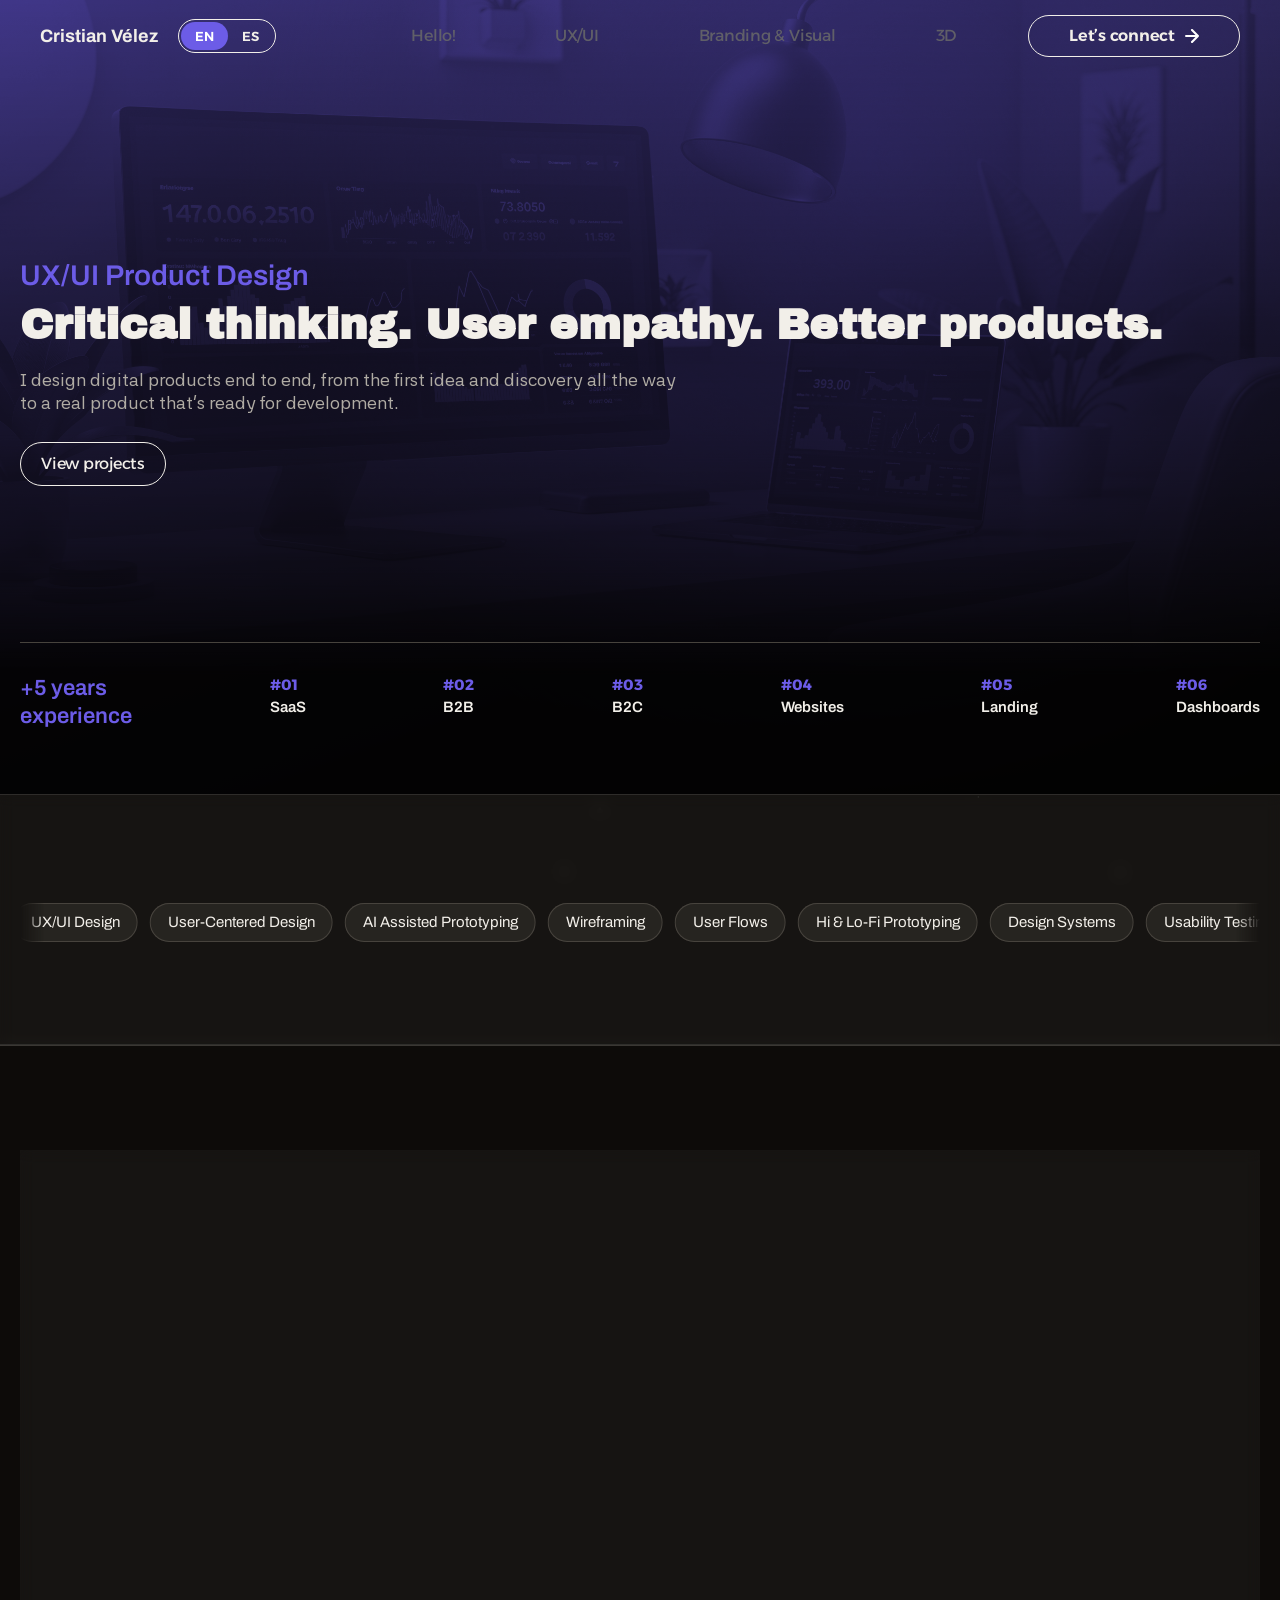
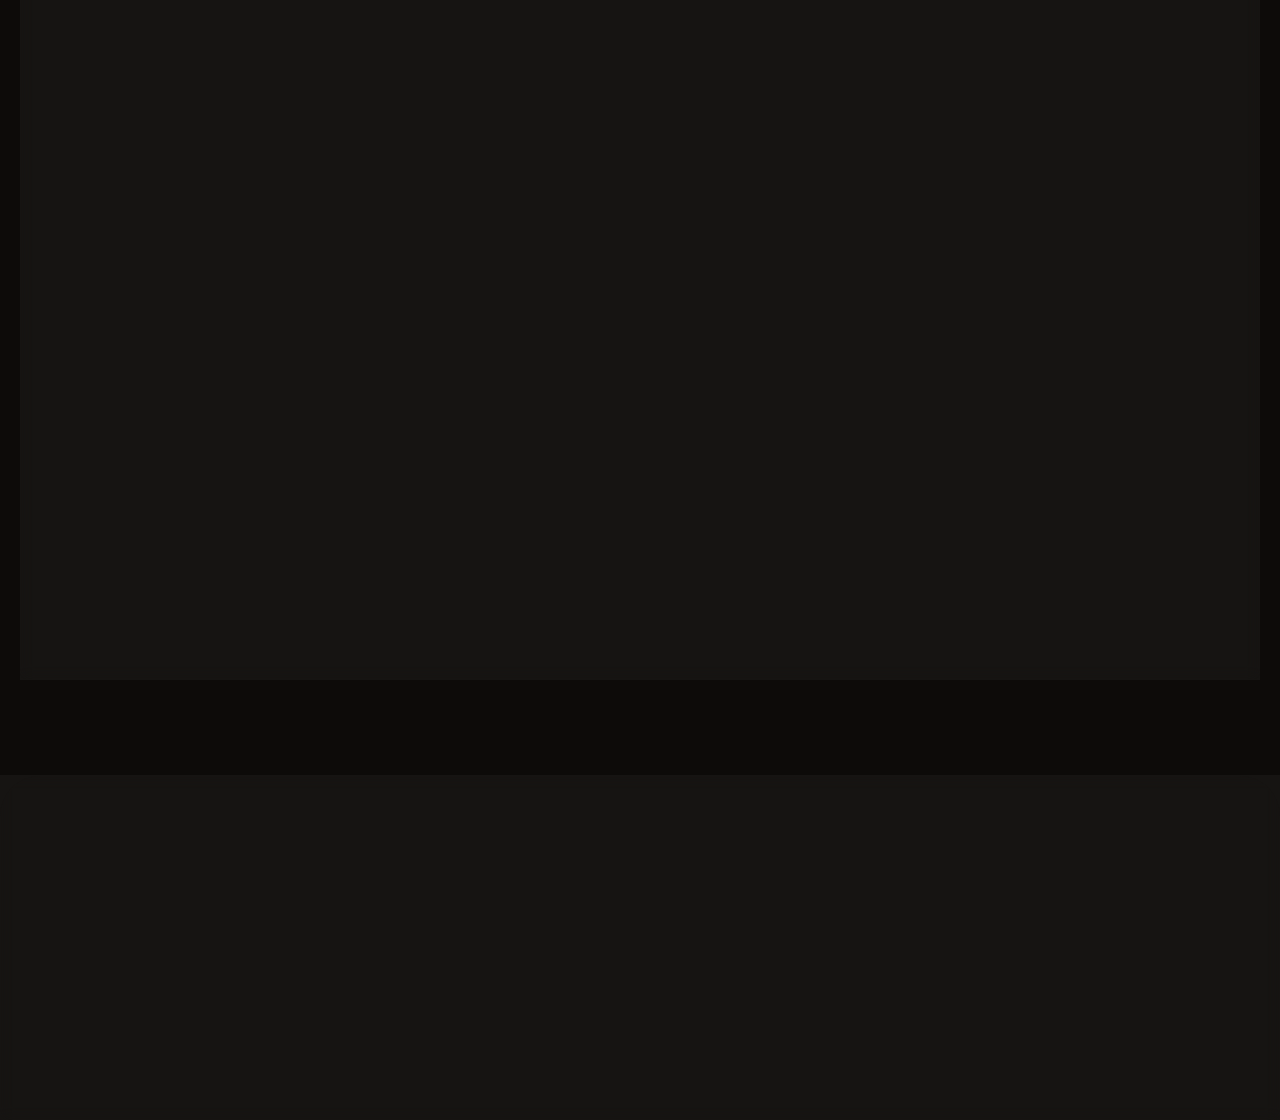
==== commit b5e38c96: "Update UX/UI projects, CV and experience badge - Praxico moved to 2nd position; DOQMIND Viewer renam" ====
--- a/ux-ui.html
+++ b/ux-ui.html
@@ -142,8 +142,8 @@
         <div class="pagina-stats" data-reveal>
           <div class="pagina-stat pagina-stat-destacado">
             <span class="pagina-stat-titulo">
-              <span lang="en">+4 years<br>experience</span>
-              <span lang="es">+4 años<br>de experiencia</span>
+              <span lang="en">+5 years<br>experience</span>
+              <span lang="es">+5 años<br>de experiencia</span>
             </span>
           </div>
           <div class="pagina-stat">
@@ -266,6 +266,37 @@
       </article>
 
       <!-- ── Proyecto 2 ───────────────────────────────────────────── -->
+      <article class="bento-item" data-proyecto="praxico" tabindex="0">
+        <div class="bento-item-fondo">
+          <img src="assets/projects/praxico/00-portada.jpg" alt="" class="bento-img bento-img-activa">
+        </div>
+        <div class="bento-item-info">
+          <span class="bento-item-texto">
+            <h2 class="bento-item-titulo">Praxico</h2>
+            <span class="bento-item-categoria">B2C</span>
+          </span>
+          <span class="bento-item-flecha" aria-hidden="true">
+            <svg viewBox="0 0 24 24" width="14" height="14" fill="none" aria-hidden="true" focusable="false">
+              <path d="M7 17L17 7M17 7H8M17 7V16" stroke="currentColor" stroke-width="2" stroke-linecap="round" stroke-linejoin="round"/>
+            </svg>
+          </span>
+        </div>
+        <span class="bento-badge-anio" hidden>2026</span>
+        <p class="bento-item-subtitulo" hidden>
+          <span lang="en">Surgical procedure logging app</span>
+          <span lang="es">App de registro de procedimientos quirúrgicos</span>
+        </p>
+        <p class="bento-item-desc-completa" hidden>
+          <span lang="en">Praxico is a mobile app for surgeons and other medical staff who perform surgeries.
+            It lets them log each procedure with its corresponding codes and keep their day-to-day work
+            organized, so they can later pull reports and compare them against payments.</span>
+          <span lang="es">Praxico es una aplicación móvil para cirujanos y demás personal médico que realiza
+            cirugías. Permite registrar cada procedimiento con sus códigos correspondientes y llevar un orden
+            de su trabajo diario, para después sacar reportes y compararlos con los pagos.</span>
+        </p>
+      </article>
+
+      <!-- ── Proyecto 3 ───────────────────────────────────────────── -->
       <article class="bento-item" data-proyecto="doqmind-platform" tabindex="0">
         <div class="bento-item-fondo">
           <img src="assets/projects/doqmind-platform/00-portada.jpg" alt="" class="bento-img bento-img-activa">
@@ -308,7 +339,7 @@
         </div>
         <div class="bento-item-info">
           <span class="bento-item-texto">
-            <h2 class="bento-item-titulo">DOQMIND</h2>
+            <h2 class="bento-item-titulo">DOQMIND Viewer</h2>
             <span class="bento-item-categoria">SaaS</span>
           </span>
           <span class="bento-item-flecha" aria-hidden="true">
@@ -335,37 +366,6 @@
             paginado y comentarios en tiempo real convivieran de manera intuitiva y sin choques
             operativos. La herramienta está completamente funcional, es utilizada en tiempo real
             por los clientes de la compañía y continúa sumando mejoras.</span>
-        </p>
-      </article>
-
-      <!-- ── Proyecto 4 ───────────────────────────────────────────── -->
-      <article class="bento-item" data-proyecto="praxico" tabindex="0">
-        <div class="bento-item-fondo">
-          <img src="assets/projects/praxico/00-portada.jpg" alt="" class="bento-img bento-img-activa">
-        </div>
-        <div class="bento-item-info">
-          <span class="bento-item-texto">
-            <h2 class="bento-item-titulo">Praxico</h2>
-            <span class="bento-item-categoria">B2C</span>
-          </span>
-          <span class="bento-item-flecha" aria-hidden="true">
-            <svg viewBox="0 0 24 24" width="14" height="14" fill="none" aria-hidden="true" focusable="false">
-              <path d="M7 17L17 7M17 7H8M17 7V16" stroke="currentColor" stroke-width="2" stroke-linecap="round" stroke-linejoin="round"/>
-            </svg>
-          </span>
-        </div>
-        <span class="bento-badge-anio" hidden>2026</span>
-        <p class="bento-item-subtitulo" hidden>
-          <span lang="en">Surgical procedure logging app</span>
-          <span lang="es">App de registro de procedimientos quirúrgicos</span>
-        </p>
-        <p class="bento-item-desc-completa" hidden>
-          <span lang="en">Praxico is a mobile app for surgeons and other medical staff who perform surgeries.
-            It lets them log each procedure with its corresponding codes and keep their day-to-day work
-            organized, so they can later pull reports and compare them against payments.</span>
-          <span lang="es">Praxico es una aplicación móvil para cirujanos y demás personal médico que realiza
-            cirugías. Permite registrar cada procedimiento con sus códigos correspondientes y llevar un orden
-            de su trabajo diario, para después sacar reportes y compararlos con los pagos.</span>
         </p>
       </article>
 
